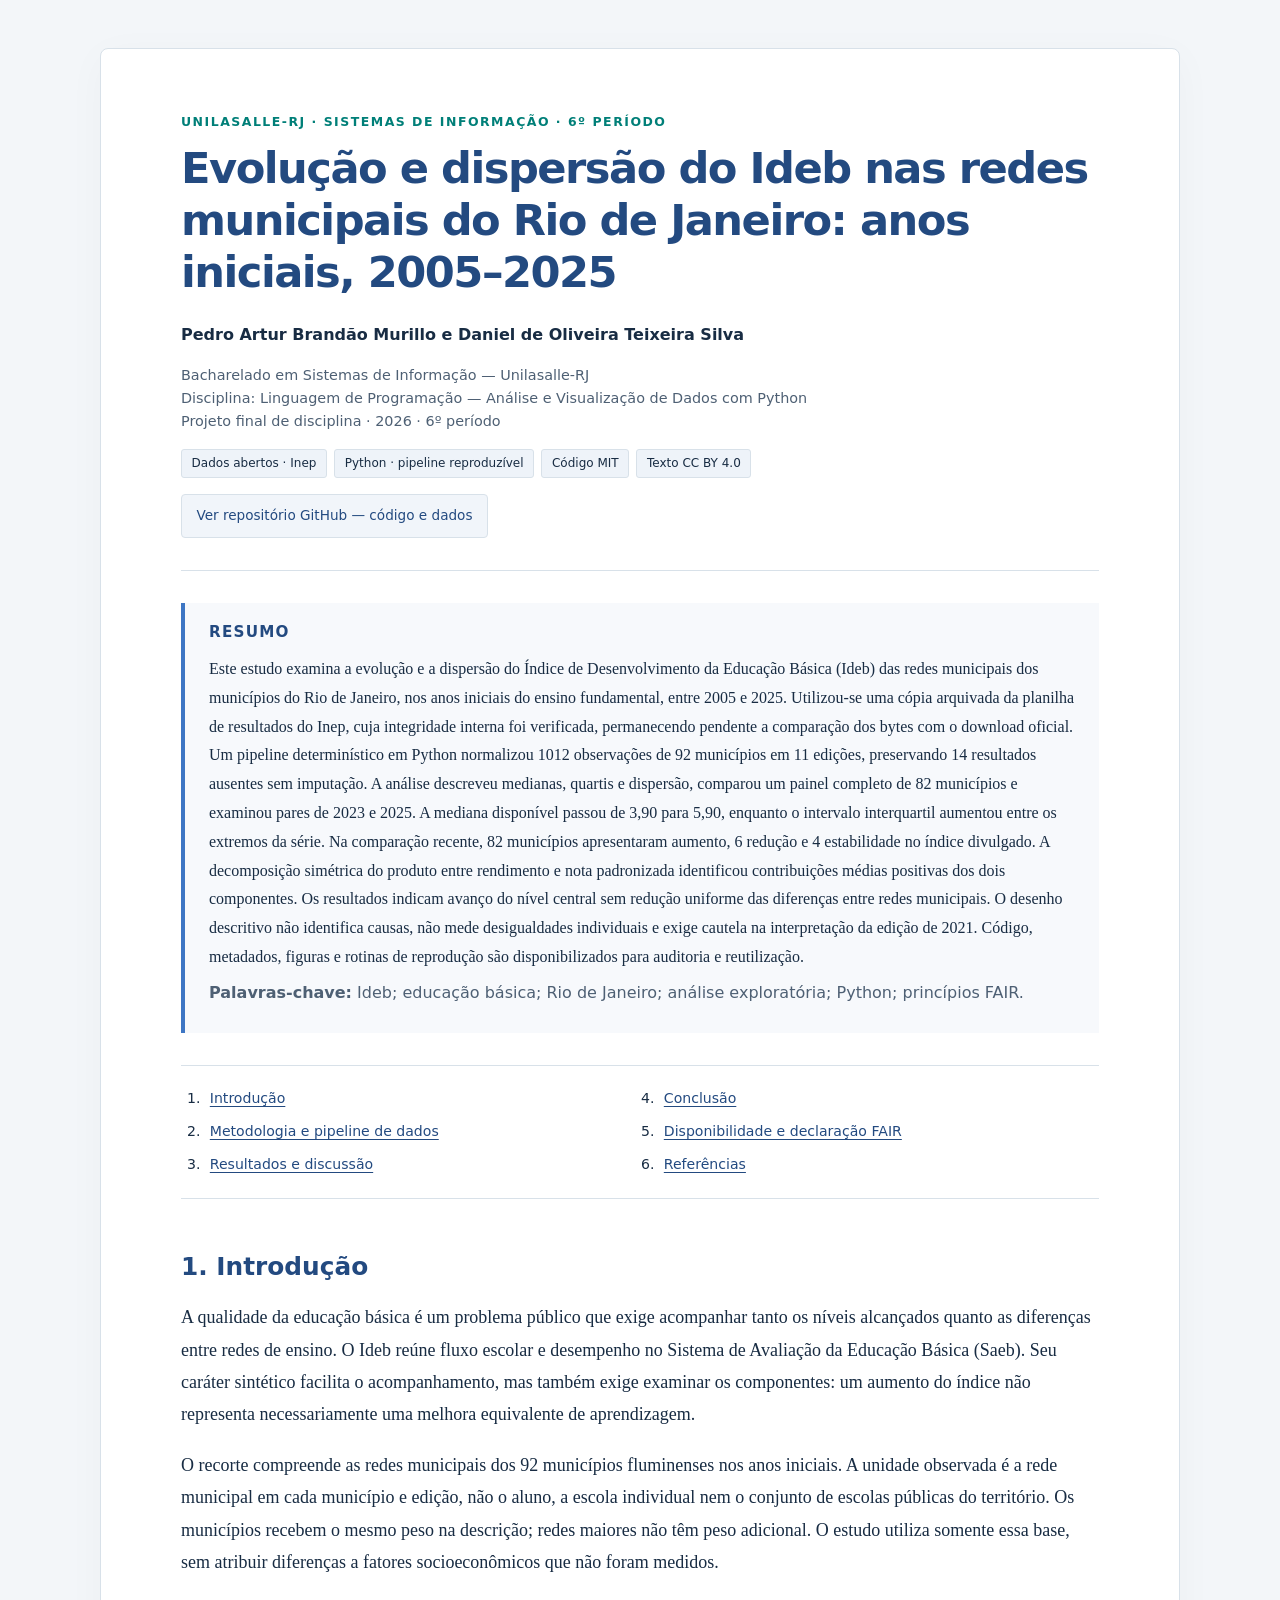
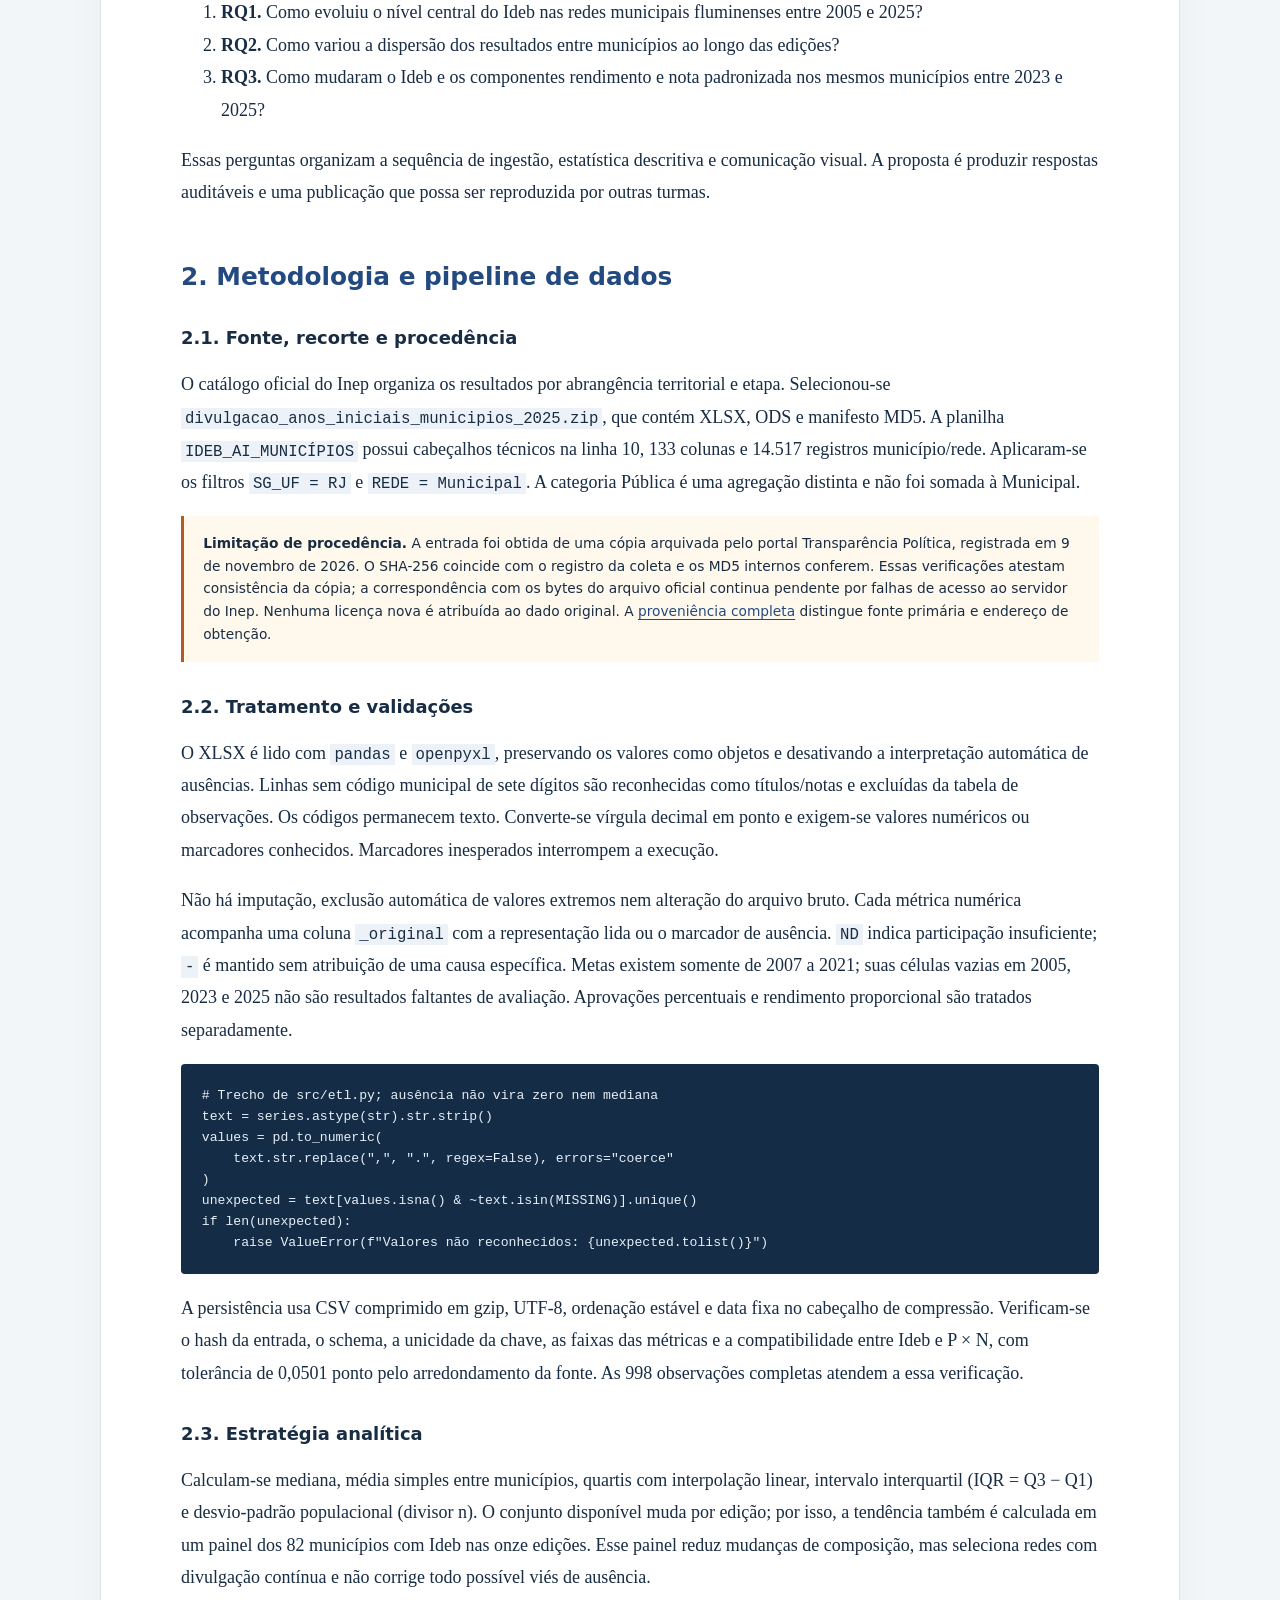
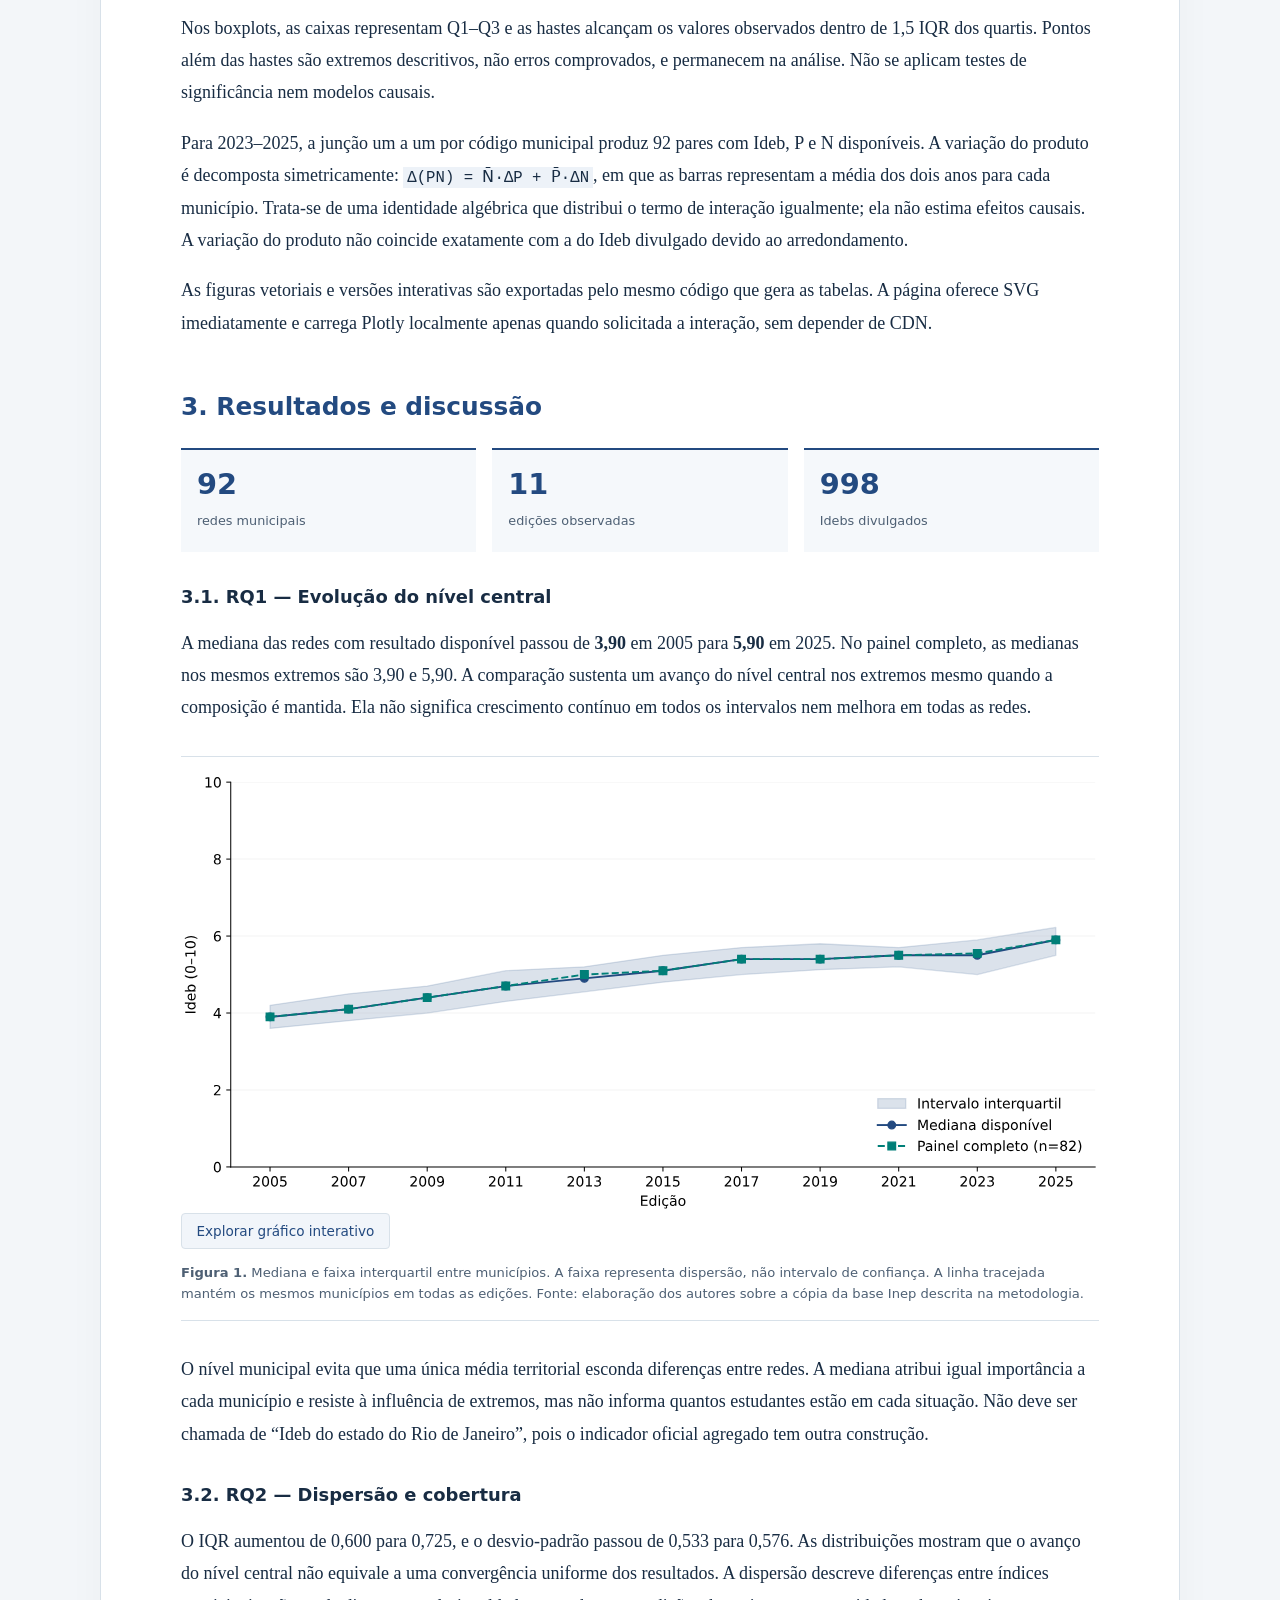
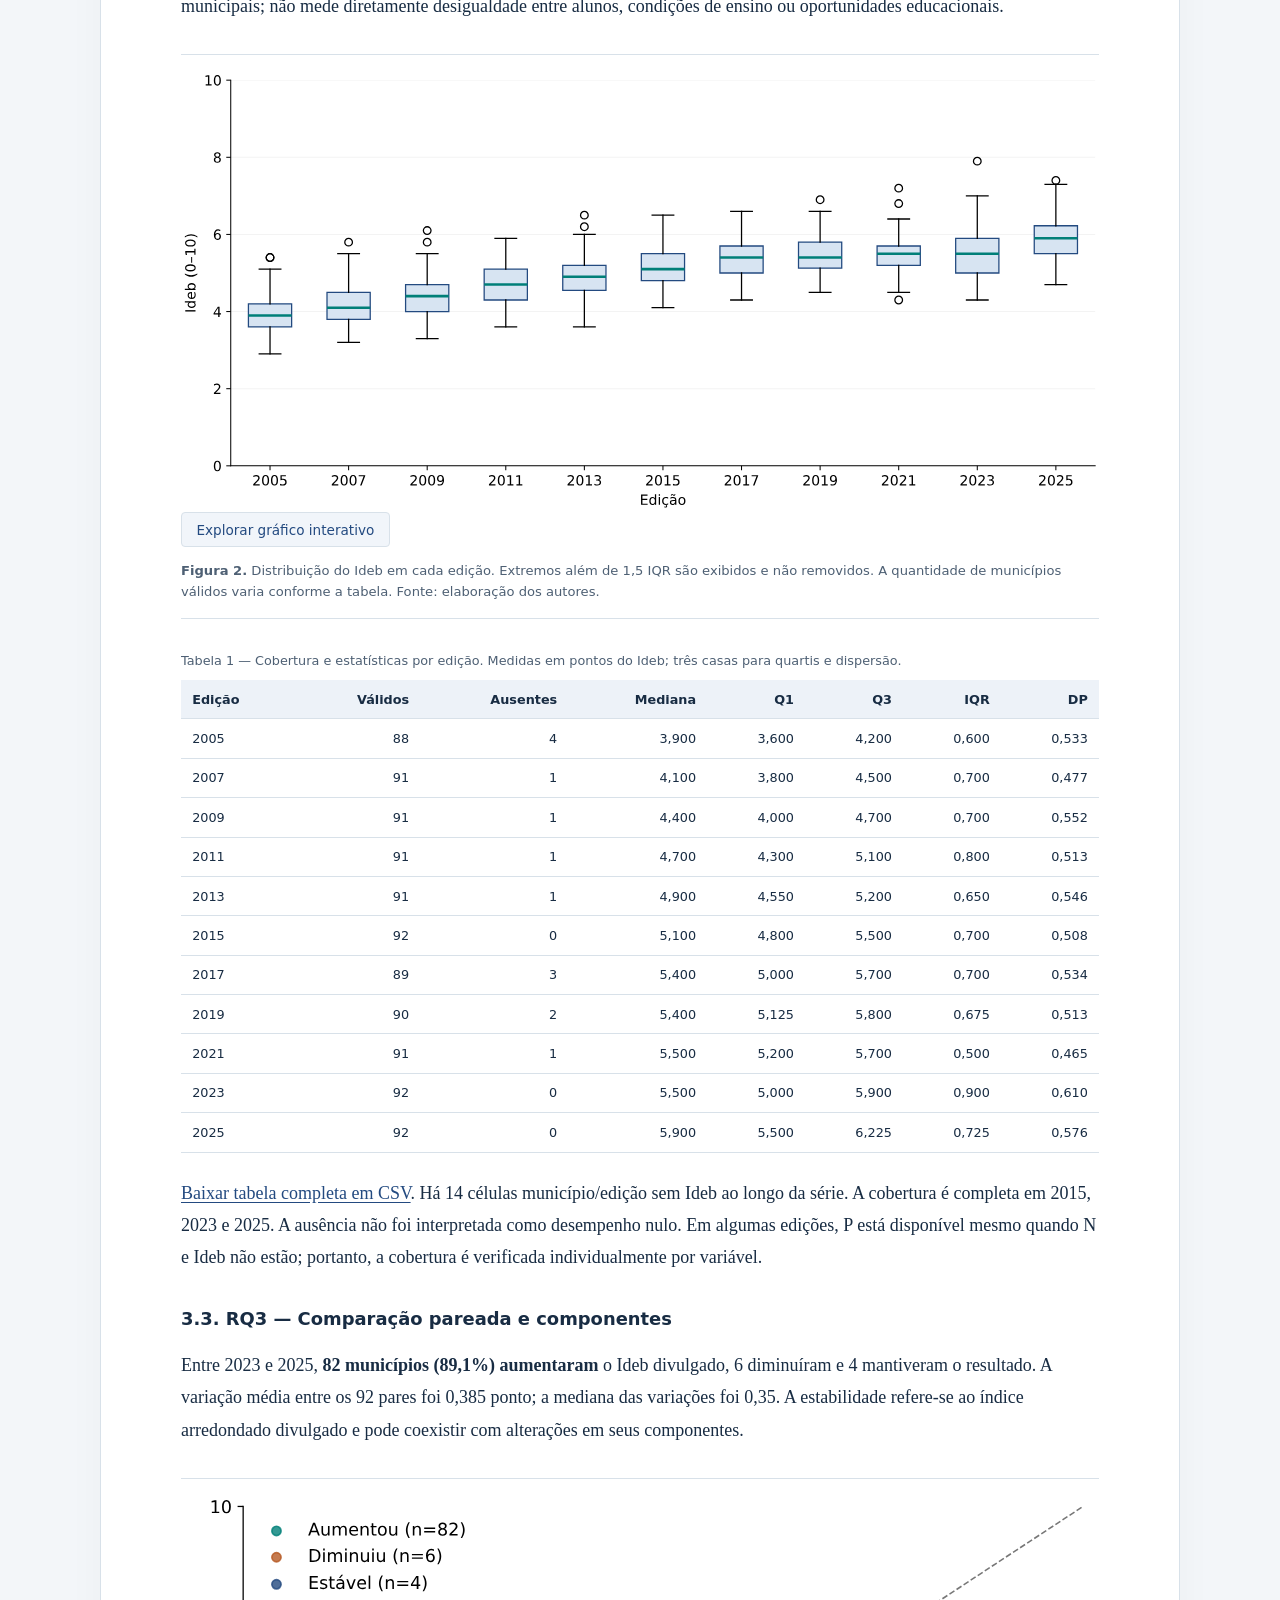
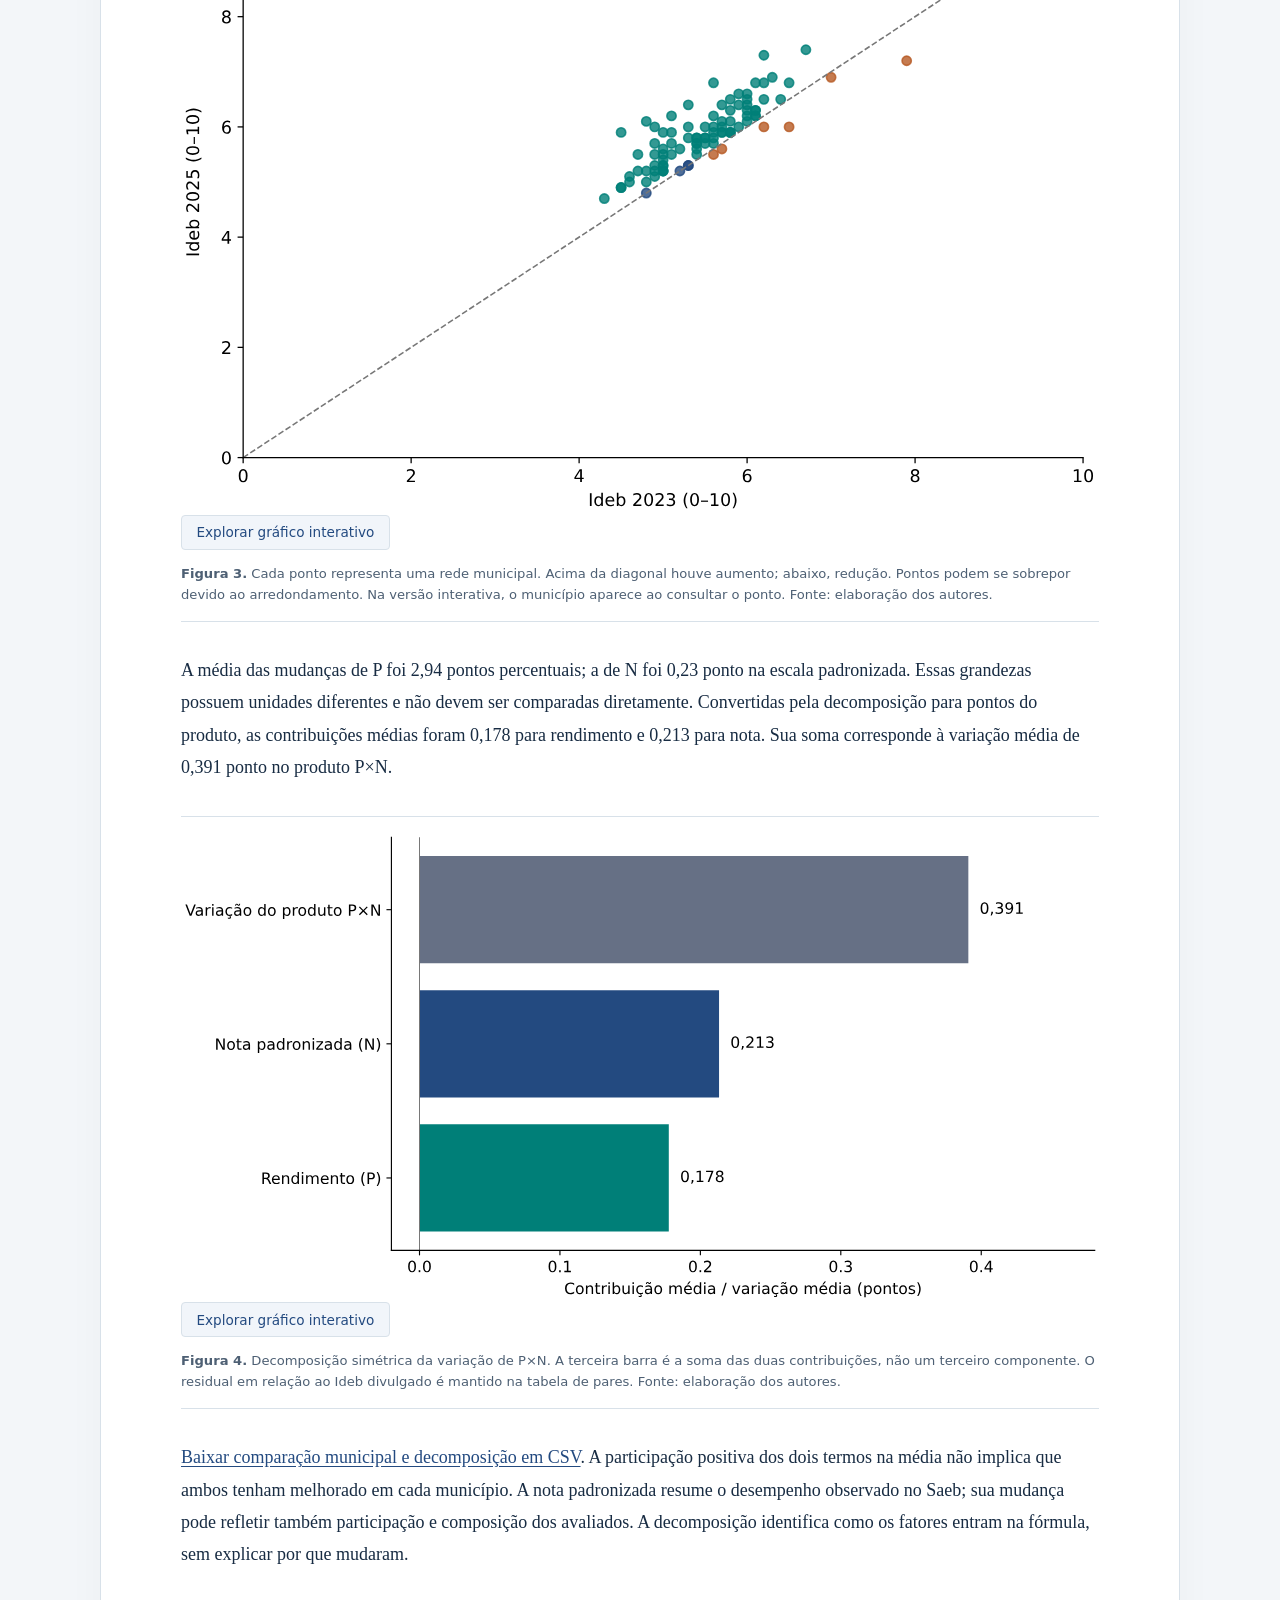
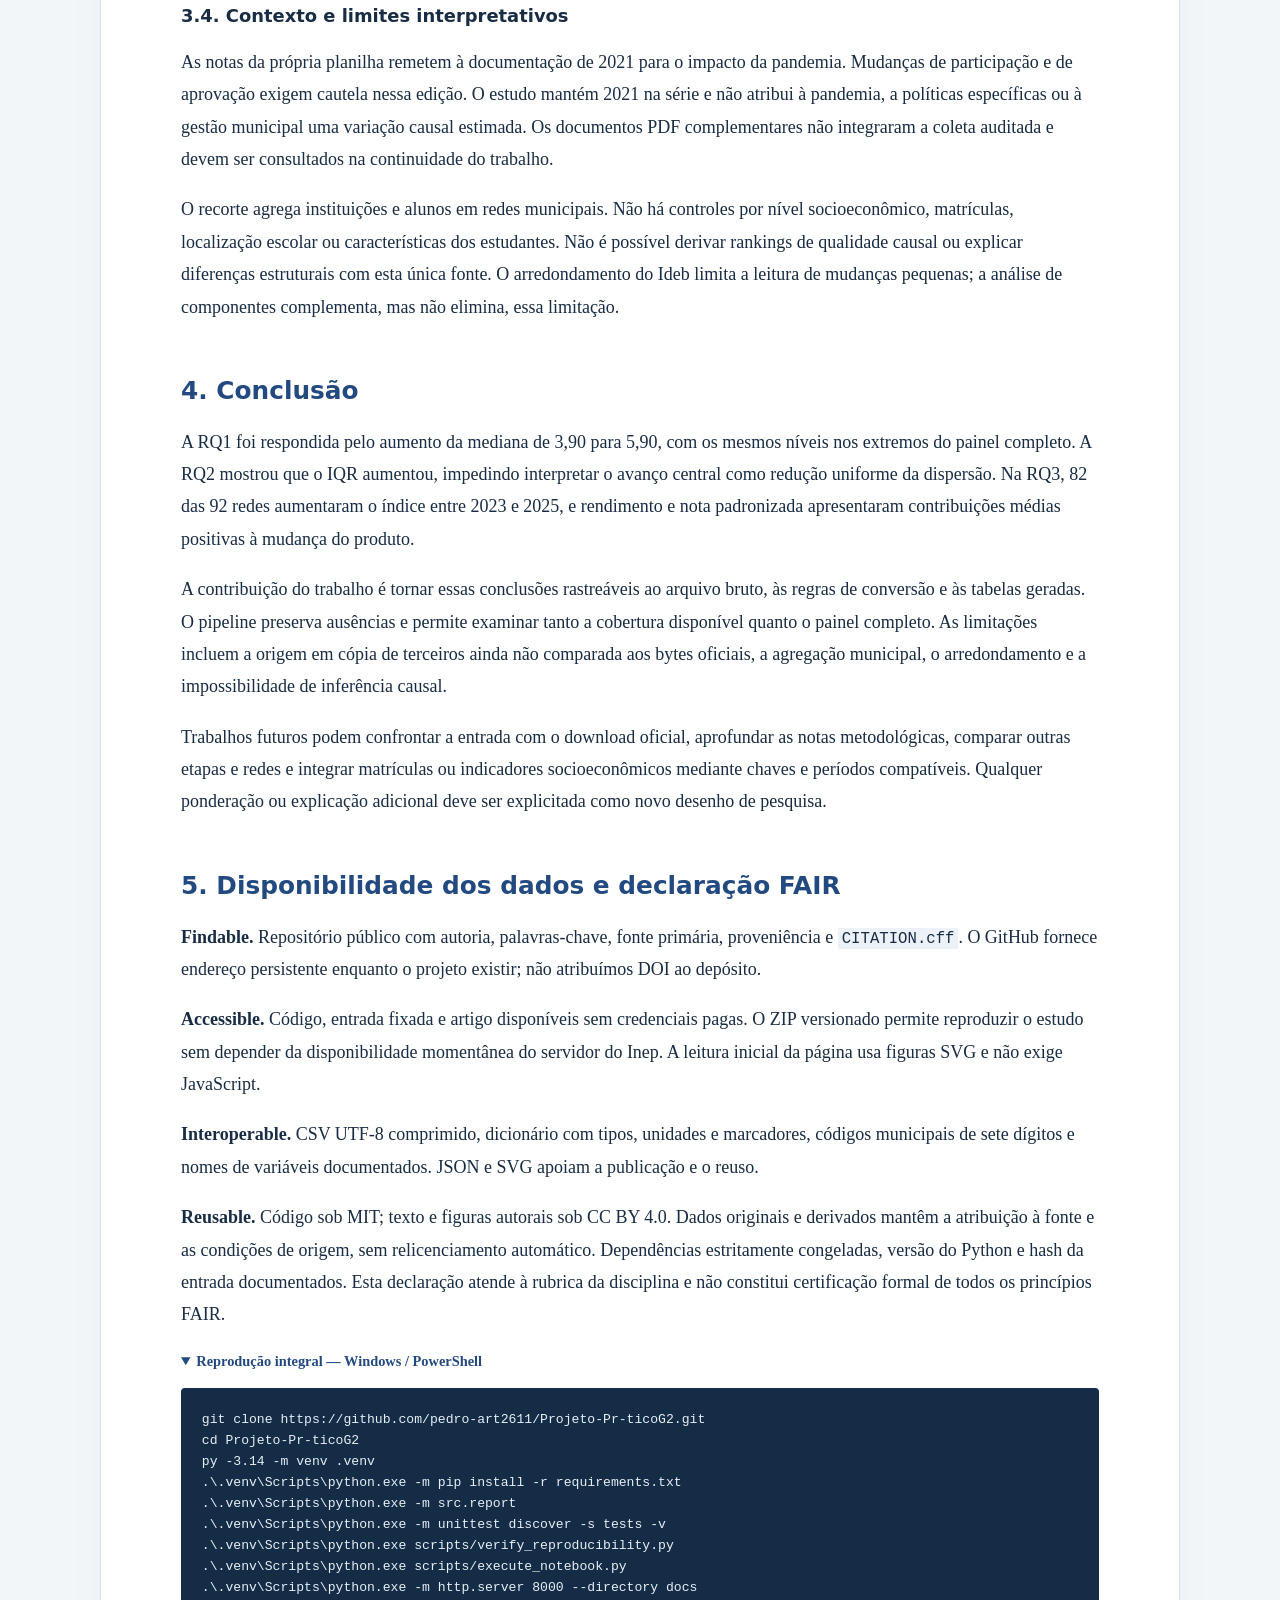
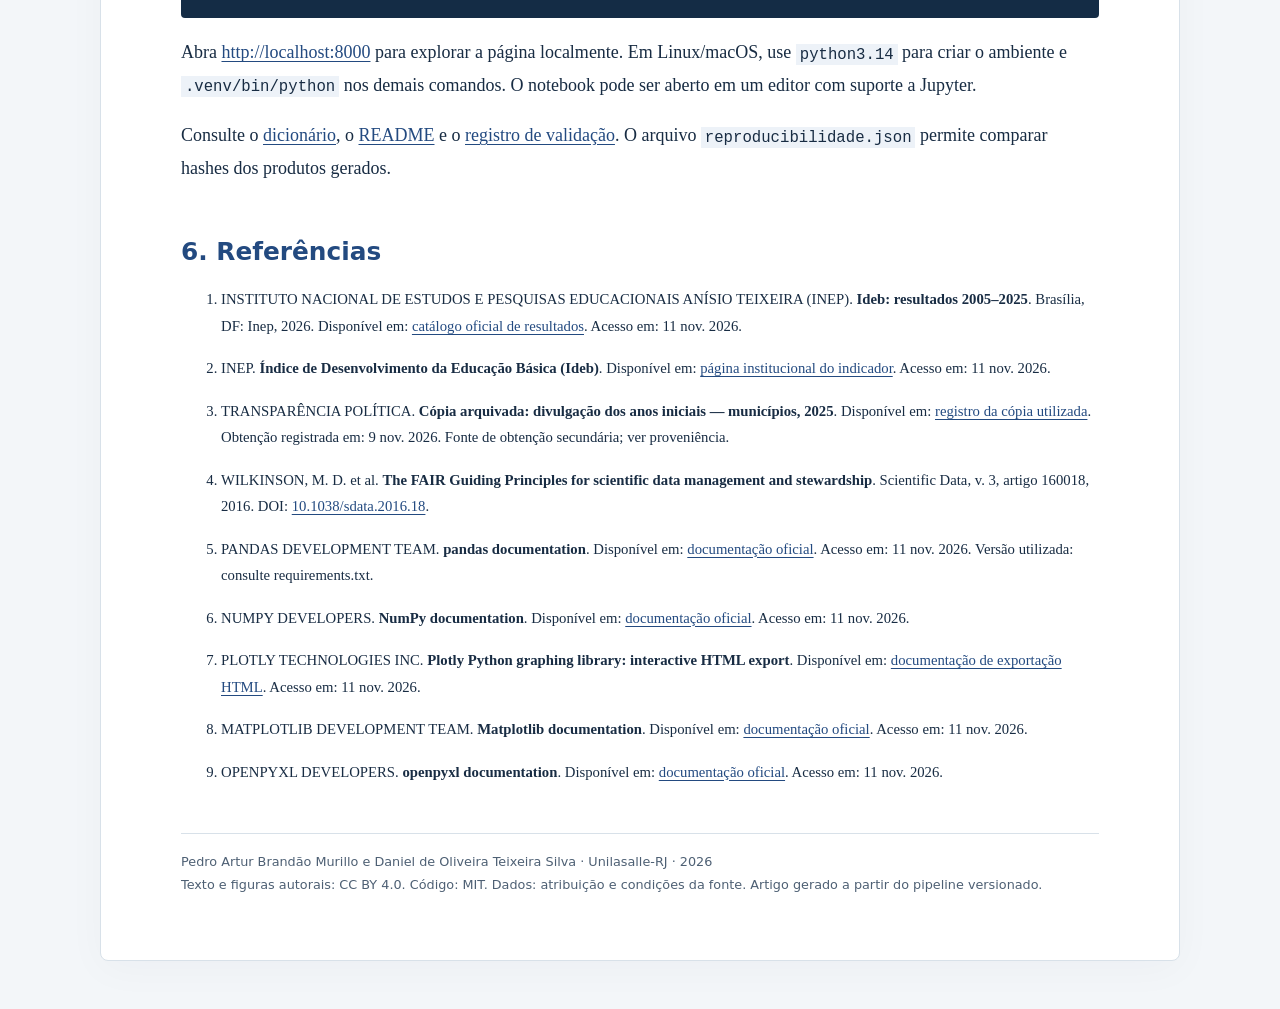
==== docs/index.html @ 3580f230 "feat: implementa estudo reproduzível do Ideb municipal fluminense" ====
<!doctype html>
<html lang="pt-BR">
<head>
  <meta charset="utf-8"><meta name="viewport" content="width=device-width,initial-scale=1">
  <meta name="description" content="Estudo reproduzível do Ideb das redes municipais dos 92 municípios do Rio de Janeiro, anos iniciais, 2005–2025. Pipeline Python e ciência aberta.">
  <meta name="author" content="Pedro Artur Brandão Murillo; Daniel de Oliveira Teixeira Silva">
  <meta name="keywords" content="Ideb, educação básica, Rio de Janeiro, análise exploratória, Python, princípios FAIR">
  <title>Evolução e dispersão do Ideb nas redes municipais do RJ | 2005–2025</title>
  <link rel="stylesheet" href="assets/style.css"><script src="assets/app.js" defer></script>
</head>
<body><a class="skip" href="#artigo">Ir para o artigo</a>
<main class="sheet" id="artigo">
<header>
  <div class="eyebrow">Unilasalle-RJ · Sistemas de Informação · 6º período</div>
  <h1>Evolução e dispersão do Ideb nas redes municipais do Rio de Janeiro: anos iniciais, 2005–2025</h1>
  <p class="authors">Pedro Artur Brandão Murillo e Daniel de Oliveira Teixeira Silva</p>
  <p class="meta">Bacharelado em Sistemas de Informação — Unilasalle-RJ<br>Disciplina: Linguagem de Programação — Análise e Visualização de Dados com Python<br>Projeto final de disciplina · 2026 · 6º período</p>
  <div class="badges" aria-label="Metadados"><span class="badge">Dados abertos · Inep</span><span class="badge">Python · pipeline reproduzível</span><span class="badge">Código MIT</span><span class="badge">Texto CC BY 4.0</span></div>
  <a class="button" href="https://github.com/pedro-art2611/Projeto-Pr-ticoG2">Ver repositório GitHub — código e dados</a>
</header>
<section class="abstract" aria-labelledby="resumo"><h2 id="resumo">Resumo</h2>
<p>Este estudo examina a evolução e a dispersão do Índice de Desenvolvimento da Educação Básica (Ideb) das redes municipais dos municípios do Rio de Janeiro, nos anos iniciais do ensino fundamental, entre 2005 e 2025. Utilizou-se uma cópia arquivada da planilha de resultados do Inep, cuja integridade interna foi verificada, permanecendo pendente a comparação dos bytes com o download oficial. Um pipeline determinístico em Python normalizou 1012 observações de 92 municípios em 11 edições, preservando 14 resultados ausentes sem imputação. A análise descreveu medianas, quartis e dispersão, comparou um painel completo de 82 municípios e examinou pares de 2023 e 2025. A mediana disponível passou de 3,90 para 5,90, enquanto o intervalo interquartil aumentou entre os extremos da série. Na comparação recente, 82 municípios apresentaram aumento, 6 redução e 4 estabilidade no índice divulgado. A decomposição simétrica do produto entre rendimento e nota padronizada identificou contribuições médias positivas dos dois componentes. Os resultados indicam avanço do nível central sem redução uniforme das diferenças entre redes municipais. O desenho descritivo não identifica causas, não mede desigualdades individuais e exige cautela na interpretação da edição de 2021. Código, metadados, figuras e rotinas de reprodução são disponibilizados para auditoria e reutilização.</p>
<p class="keywords"><strong>Palavras-chave:</strong> Ideb; educação básica; Rio de Janeiro; análise exploratória; Python; princípios FAIR.</p></section>
<nav aria-label="Sumário"><ol><li><a href="#introducao">Introdução</a></li><li><a href="#metodologia">Metodologia e pipeline de dados</a></li><li><a href="#resultados">Resultados e discussão</a></li><li><a href="#conclusao">Conclusão</a></li><li><a href="#fair">Disponibilidade e declaração FAIR</a></li><li><a href="#referencias">Referências</a></li></ol></nav>

<section id="introducao"><h2>1. Introdução</h2>
<p>A qualidade da educação básica é um problema público que exige acompanhar tanto os níveis alcançados quanto as diferenças entre redes de ensino. O Ideb reúne fluxo escolar e desempenho no Sistema de Avaliação da Educação Básica (Saeb). Seu caráter sintético facilita o acompanhamento, mas também exige examinar os componentes: um aumento do índice não representa necessariamente uma melhora equivalente de aprendizagem.</p>
<p>O recorte compreende as redes municipais dos 92 municípios fluminenses nos anos iniciais. A unidade observada é a rede municipal em cada município e edição, não o aluno, a escola individual nem o conjunto de escolas públicas do território. Os municípios recebem o mesmo peso na descrição; redes maiores não têm peso adicional. O estudo utiliza somente essa base, sem atribuir diferenças a fatores socioeconômicos que não foram medidos.</p>
<ol><li><strong>RQ1.</strong> Como evoluiu o nível central do Ideb nas redes municipais fluminenses entre 2005 e 2025?</li><li><strong>RQ2.</strong> Como variou a dispersão dos resultados entre municípios ao longo das edições?</li><li><strong>RQ3.</strong> Como mudaram o Ideb e os componentes rendimento e nota padronizada nos mesmos municípios entre 2023 e 2025?</li></ol>
<p>Essas perguntas organizam a sequência de ingestão, estatística descritiva e comunicação visual. A proposta é produzir respostas auditáveis e uma publicação que possa ser reproduzida por outras turmas.</p></section>

<section id="metodologia"><h2>2. Metodologia e pipeline de dados</h2>
<h3>2.1. Fonte, recorte e procedência</h3>
<p>O catálogo oficial do Inep organiza os resultados por abrangência territorial e etapa. Selecionou-se <code>divulgacao_anos_iniciais_municipios_2025.zip</code>, que contém XLSX, ODS e manifesto MD5. A planilha <code>IDEB_AI_MUNICÍPIOS</code> possui cabeçalhos técnicos na linha 10, 133 colunas e 14.517 registros município/rede. Aplicaram-se os filtros <code>SG_UF = RJ</code> e <code>REDE = Municipal</code>. A categoria Pública é uma agregação distinta e não foi somada à Municipal.</p>
<p class="notice"><strong>Limitação de procedência.</strong> A entrada foi obtida de uma cópia arquivada pelo portal Transparência Política, registrada em 9 de novembro de 2026. O SHA-256 coincide com o registro da coleta e os MD5 internos conferem. Essas verificações atestam consistência da cópia; a correspondência com os bytes do arquivo oficial continua pendente por falhas de acesso ao servidor do Inep. Nenhuma licença nova é atribuída ao dado original. A <a href="https://github.com/pedro-art2611/Projeto-Pr-ticoG2/blob/main/proveniencia.json">proveniência completa</a> distingue fonte primária e endereço de obtenção.</p>
<h3>2.2. Tratamento e validações</h3>
<p>O XLSX é lido com <code>pandas</code> e <code>openpyxl</code>, preservando os valores como objetos e desativando a interpretação automática de ausências. Linhas sem código municipal de sete dígitos são reconhecidas como títulos/notas e excluídas da tabela de observações. Os códigos permanecem texto. Converte-se vírgula decimal em ponto e exigem-se valores numéricos ou marcadores conhecidos. Marcadores inesperados interrompem a execução.</p>
<p>Não há imputação, exclusão automática de valores extremos nem alteração do arquivo bruto. Cada métrica numérica acompanha uma coluna <code>_original</code> com a representação lida ou o marcador de ausência. <code>ND</code> indica participação insuficiente; <code>-</code> é mantido sem atribuição de uma causa específica. Metas existem somente de 2007 a 2021; suas células vazias em 2005, 2023 e 2025 não são resultados faltantes de avaliação. Aprovações percentuais e rendimento proporcional são tratados separadamente.</p>
<pre><code># Trecho de src/etl.py; ausência não vira zero nem mediana
text = series.astype(str).str.strip()
values = pd.to_numeric(
    text.str.replace(",", ".", regex=False), errors="coerce"
)
unexpected = text[values.isna() &amp; ~text.isin(MISSING)].unique()
if len(unexpected):
    raise ValueError(f"Valores não reconhecidos: {unexpected.tolist()}")</code></pre>
<p>A persistência usa CSV comprimido em gzip, UTF-8, ordenação estável e data fixa no cabeçalho de compressão. Verificam-se o hash da entrada, o schema, a unicidade da chave, as faixas das métricas e a compatibilidade entre Ideb e P × N, com tolerância de 0,0501 ponto pelo arredondamento da fonte. As 998 observações completas atendem a essa verificação.</p>
<h3>2.3. Estratégia analítica</h3>
<p>Calculam-se mediana, média simples entre municípios, quartis com interpolação linear, intervalo interquartil (IQR = Q3 − Q1) e desvio-padrão populacional (divisor n). O conjunto disponível muda por edição; por isso, a tendência também é calculada em um painel dos 82 municípios com Ideb nas onze edições. Esse painel reduz mudanças de composição, mas seleciona redes com divulgação contínua e não corrige todo possível viés de ausência.</p>
<p>Nos boxplots, as caixas representam Q1–Q3 e as hastes alcançam os valores observados dentro de 1,5 IQR dos quartis. Pontos além das hastes são extremos descritivos, não erros comprovados, e permanecem na análise. Não se aplicam testes de significância nem modelos causais.</p>
<p>Para 2023–2025, a junção um a um por código municipal produz 92 pares com Ideb, P e N disponíveis. A variação do produto é decomposta simetricamente: <code>Δ(PN) = N̄·ΔP + P̄·ΔN</code>, em que as barras representam a média dos dois anos para cada município. Trata-se de uma identidade algébrica que distribui o termo de interação igualmente; ela não estima efeitos causais. A variação do produto não coincide exatamente com a do Ideb divulgado devido ao arredondamento.</p>
<p>As figuras vetoriais e versões interativas são exportadas pelo mesmo código que gera as tabelas. A página oferece SVG imediatamente e carrega Plotly localmente apenas quando solicitada a interação, sem depender de CDN.</p></section>

<section id="resultados"><h2>3. Resultados e discussão</h2>
<div class="stats" aria-label="Dimensões do estudo"><div class="stat"><strong>92</strong><span>redes municipais</span></div><div class="stat"><strong>11</strong><span>edições observadas</span></div><div class="stat"><strong>998</strong><span>Idebs divulgados</span></div></div>
<h3>3.1. RQ1 — Evolução do nível central</h3>
<p>A mediana das redes com resultado disponível passou de <strong>3,90</strong> em 2005 para <strong>5,90</strong> em 2025. No painel completo, as medianas nos mesmos extremos são 3,90 e 5,90. A comparação sustenta um avanço do nível central nos extremos mesmo quando a composição é mantida. Ela não significa crescimento contínuo em todos os intervalos nem melhora em todas as redes.</p>
<figure><img src="assets/evolucao.svg" width="1000" height="480" alt="Série da mediana do Ideb de 2005 a 2025, com faixa entre os quartis e comparação com o painel completo de 82 municípios."><div class="interactive" id="grafico-evolucao" hidden role="region" aria-label="Evolução interativa"></div><button type="button" data-chart="evolucao" aria-controls="grafico-evolucao" aria-expanded="false">Explorar gráfico interativo</button><p class="chart-status" role="status"></p><figcaption><strong>Figura 1.</strong> Mediana e faixa interquartil entre municípios. A faixa representa dispersão, não intervalo de confiança. A linha tracejada mantém os mesmos municípios em todas as edições. Fonte: elaboração dos autores sobre a cópia da base Inep descrita na metodologia.</figcaption></figure>
<p>O nível municipal evita que uma única média territorial esconda diferenças entre redes. A mediana atribui igual importância a cada município e resiste à influência de extremos, mas não informa quantos estudantes estão em cada situação. Não deve ser chamada de “Ideb do estado do Rio de Janeiro”, pois o indicador oficial agregado tem outra construção.</p>
<h3>3.2. RQ2 — Dispersão e cobertura</h3>
<p>O IQR aumentou de 0,600 para 0,725, e o desvio-padrão passou de 0,533 para 0,576. As distribuições mostram que o avanço do nível central não equivale a uma convergência uniforme dos resultados. A dispersão descreve diferenças entre índices municipais; não mede diretamente desigualdade entre alunos, condições de ensino ou oportunidades educacionais.</p>
<figure><img src="assets/distribuicao.svg" width="1000" height="480" loading="lazy" alt="Boxplots do Ideb por edição, com mediana, quartis e valores extremos mantidos na análise."><div class="interactive" id="grafico-distribuicao" hidden role="region" aria-label="Distribuições interativas"></div><button type="button" data-chart="distribuicao" aria-controls="grafico-distribuicao" aria-expanded="false">Explorar gráfico interativo</button><p class="chart-status" role="status"></p><figcaption><strong>Figura 2.</strong> Distribuição do Ideb em cada edição. Extremos além de 1,5 IQR são exibidos e não removidos. A quantidade de municípios válidos varia conforme a tabela. Fonte: elaboração dos autores.</figcaption></figure>
<div class="table-wrap" tabindex="0" role="region" aria-label="Tabela de cobertura e dispersão"><table><caption>Tabela 1 — Cobertura e estatísticas por edição. Medidas em pontos do Ideb; três casas para quartis e dispersão.</caption><thead><tr><th scope="col">Edição</th><th scope="col">Válidos</th><th scope="col">Ausentes</th><th scope="col">Mediana</th><th scope="col">Q1</th><th scope="col">Q3</th><th scope="col">IQR</th><th scope="col">DP</th></tr></thead><tbody><tr><td>2005</td><td>88</td><td>4</td><td>3,900</td><td>3,600</td><td>4,200</td><td>0,600</td><td>0,533</td></tr>
<tr><td>2007</td><td>91</td><td>1</td><td>4,100</td><td>3,800</td><td>4,500</td><td>0,700</td><td>0,477</td></tr>
<tr><td>2009</td><td>91</td><td>1</td><td>4,400</td><td>4,000</td><td>4,700</td><td>0,700</td><td>0,552</td></tr>
<tr><td>2011</td><td>91</td><td>1</td><td>4,700</td><td>4,300</td><td>5,100</td><td>0,800</td><td>0,513</td></tr>
<tr><td>2013</td><td>91</td><td>1</td><td>4,900</td><td>4,550</td><td>5,200</td><td>0,650</td><td>0,546</td></tr>
<tr><td>2015</td><td>92</td><td>0</td><td>5,100</td><td>4,800</td><td>5,500</td><td>0,700</td><td>0,508</td></tr>
<tr><td>2017</td><td>89</td><td>3</td><td>5,400</td><td>5,000</td><td>5,700</td><td>0,700</td><td>0,534</td></tr>
<tr><td>2019</td><td>90</td><td>2</td><td>5,400</td><td>5,125</td><td>5,800</td><td>0,675</td><td>0,513</td></tr>
<tr><td>2021</td><td>91</td><td>1</td><td>5,500</td><td>5,200</td><td>5,700</td><td>0,500</td><td>0,465</td></tr>
<tr><td>2023</td><td>92</td><td>0</td><td>5,500</td><td>5,000</td><td>5,900</td><td>0,900</td><td>0,610</td></tr>
<tr><td>2025</td><td>92</td><td>0</td><td>5,900</td><td>5,500</td><td>6,225</td><td>0,725</td><td>0,576</td></tr></tbody></table></div>
<p><a href="assets/resumo_por_edicao.csv" download>Baixar tabela completa em CSV</a>. Há 14 células município/edição sem Ideb ao longo da série. A cobertura é completa em 2015, 2023 e 2025. A ausência não foi interpretada como desempenho nulo. Em algumas edições, P está disponível mesmo quando N e Ideb não estão; portanto, a cobertura é verificada individualmente por variável.</p>
<h3>3.3. RQ3 — Comparação pareada e componentes</h3>
<p>Entre 2023 e 2025, <strong>82 municípios (89,1%) aumentaram</strong> o Ideb divulgado, 6 diminuíram e 4 mantiveram o resultado. A variação média entre os 92 pares foi 0,385 ponto; a mediana das variações foi 0,35. A estabilidade refere-se ao índice arredondado divulgado e pode coexistir com alterações em seus componentes.</p>
<figure><img src="assets/comparacao.svg" width="800" height="540" loading="lazy" alt="Dispersão dos Idebs de 2023 e 2025: 82 municípios acima da diagonal de igualdade, seis abaixo e quatro sobre ela."><div class="interactive" id="grafico-comparacao" hidden role="region" aria-label="Comparação municipal interativa"></div><button type="button" data-chart="comparacao" aria-controls="grafico-comparacao" aria-expanded="false">Explorar gráfico interativo</button><p class="chart-status" role="status"></p><figcaption><strong>Figura 3.</strong> Cada ponto representa uma rede municipal. Acima da diagonal houve aumento; abaixo, redução. Pontos podem se sobrepor devido ao arredondamento. Na versão interativa, o município aparece ao consultar o ponto. Fonte: elaboração dos autores.</figcaption></figure>
<p>A média das mudanças de P foi 2,94 pontos percentuais; a de N foi 0,23 ponto na escala padronizada. Essas grandezas possuem unidades diferentes e não devem ser comparadas diretamente. Convertidas pela decomposição para pontos do produto, as contribuições médias foram 0,178 para rendimento e 0,213 para nota. Sua soma corresponde à variação média de 0,391 ponto no produto P×N.</p>
<figure><img src="assets/componentes.svg" width="900" height="460" loading="lazy" alt="Contribuições médias positivas do rendimento e da nota padronizada para a variação do produto P vezes N entre 2023 e 2025."><div class="interactive" id="grafico-componentes" hidden role="region" aria-label="Decomposição interativa"></div><button type="button" data-chart="componentes" aria-controls="grafico-componentes" aria-expanded="false">Explorar gráfico interativo</button><p class="chart-status" role="status"></p><figcaption><strong>Figura 4.</strong> Decomposição simétrica da variação de P×N. A terceira barra é a soma das duas contribuições, não um terceiro componente. O residual em relação ao Ideb divulgado é mantido na tabela de pares. Fonte: elaboração dos autores.</figcaption></figure>
<p><a href="assets/comparacao_2023_2025.csv" download>Baixar comparação municipal e decomposição em CSV</a>. A participação positiva dos dois termos na média não implica que ambos tenham melhorado em cada município. A nota padronizada resume o desempenho observado no Saeb; sua mudança pode refletir também participação e composição dos avaliados. A decomposição identifica como os fatores entram na fórmula, sem explicar por que mudaram.</p>
<h3>3.4. Contexto e limites interpretativos</h3>
<p>As notas da própria planilha remetem à documentação de 2021 para o impacto da pandemia. Mudanças de participação e de aprovação exigem cautela nessa edição. O estudo mantém 2021 na série e não atribui à pandemia, a políticas específicas ou à gestão municipal uma variação causal estimada. Os documentos PDF complementares não integraram a coleta auditada e devem ser consultados na continuidade do trabalho.</p>
<p>O recorte agrega instituições e alunos em redes municipais. Não há controles por nível socioeconômico, matrículas, localização escolar ou características dos estudantes. Não é possível derivar rankings de qualidade causal ou explicar diferenças estruturais com esta única fonte. O arredondamento do Ideb limita a leitura de mudanças pequenas; a análise de componentes complementa, mas não elimina, essa limitação.</p></section>

<section id="conclusao"><h2>4. Conclusão</h2>
<p>A RQ1 foi respondida pelo aumento da mediana de 3,90 para 5,90, com os mesmos níveis nos extremos do painel completo. A RQ2 mostrou que o IQR aumentou, impedindo interpretar o avanço central como redução uniforme da dispersão. Na RQ3, 82 das 92 redes aumentaram o índice entre 2023 e 2025, e rendimento e nota padronizada apresentaram contribuições médias positivas à mudança do produto.</p>
<p>A contribuição do trabalho é tornar essas conclusões rastreáveis ao arquivo bruto, às regras de conversão e às tabelas geradas. O pipeline preserva ausências e permite examinar tanto a cobertura disponível quanto o painel completo. As limitações incluem a origem em cópia de terceiros ainda não comparada aos bytes oficiais, a agregação municipal, o arredondamento e a impossibilidade de inferência causal.</p>
<p>Trabalhos futuros podem confrontar a entrada com o download oficial, aprofundar as notas metodológicas, comparar outras etapas e redes e integrar matrículas ou indicadores socioeconômicos mediante chaves e períodos compatíveis. Qualquer ponderação ou explicação adicional deve ser explicitada como novo desenho de pesquisa.</p></section>

<section id="fair"><h2>5. Disponibilidade dos dados e declaração FAIR</h2>
<p><strong>Findable.</strong> Repositório público com autoria, palavras-chave, fonte primária, proveniência e <code>CITATION.cff</code>. O GitHub fornece endereço persistente enquanto o projeto existir; não atribuímos DOI ao depósito.</p>
<p><strong>Accessible.</strong> Código, entrada fixada e artigo disponíveis sem credenciais pagas. O ZIP versionado permite reproduzir o estudo sem depender da disponibilidade momentânea do servidor do Inep. A leitura inicial da página usa figuras SVG e não exige JavaScript.</p>
<p><strong>Interoperable.</strong> CSV UTF-8 comprimido, dicionário com tipos, unidades e marcadores, códigos municipais de sete dígitos e nomes de variáveis documentados. JSON e SVG apoiam a publicação e o reuso.</p>
<p><strong>Reusable.</strong> Código sob MIT; texto e figuras autorais sob CC BY 4.0. Dados originais e derivados mantêm a atribuição à fonte e as condições de origem, sem relicenciamento automático. Dependências estritamente congeladas, versão do Python e hash da entrada documentados. Esta declaração atende à rubrica da disciplina e não constitui certificação formal de todos os princípios FAIR.</p>
<details open><summary>Reprodução integral — Windows / PowerShell</summary><pre><code>git clone https://github.com/pedro-art2611/Projeto-Pr-ticoG2.git
cd Projeto-Pr-ticoG2
py -3.14 -m venv .venv
.\.venv\Scripts\python.exe -m pip install -r requirements.txt
.\.venv\Scripts\python.exe -m src.report
.\.venv\Scripts\python.exe -m unittest discover -s tests -v
.\.venv\Scripts\python.exe scripts/verify_reproducibility.py
.\.venv\Scripts\python.exe scripts/execute_notebook.py
.\.venv\Scripts\python.exe -m http.server 8000 --directory docs</code></pre><p>Abra <a href="http://localhost:8000">http://localhost:8000</a> para explorar a página localmente. Em Linux/macOS, use <code>python3.14</code> para criar o ambiente e <code>.venv/bin/python</code> nos demais comandos. O notebook pode ser aberto em um editor com suporte a Jupyter.</p></details>
<p>Consulte o <a href="https://github.com/pedro-art2611/Projeto-Pr-ticoG2/blob/main/data/data_dictionary.md">dicionário</a>, o <a href="https://github.com/pedro-art2611/Projeto-Pr-ticoG2/blob/main/README.md">README</a> e o <a href="https://github.com/pedro-art2611/Projeto-Pr-ticoG2/blob/main/VALIDACAO.md">registro de validação</a>. O arquivo <code>reproducibilidade.json</code> permite comparar hashes dos produtos gerados.</p></section>

<section id="referencias"><h2>6. Referências</h2><ol class="references">
<li>INSTITUTO NACIONAL DE ESTUDOS E PESQUISAS EDUCACIONAIS ANÍSIO TEIXEIRA (INEP). <strong>Ideb: resultados 2005–2025</strong>. Brasília, DF: Inep, 2026. Disponível em: <a href="https://www.gov.br/inep/pt-br/areas-de-atuacao/pesquisas-estatisticas-e-indicadores/ideb/resultados/2005-2025">catálogo oficial de resultados</a>. Acesso em: 11 nov. 2026.</li>
<li>INEP. <strong>Índice de Desenvolvimento da Educação Básica (Ideb)</strong>. Disponível em: <a href="https://www.gov.br/inep/pt-br/areas-de-atuacao/pesquisas-estatisticas-e-indicadores/ideb">página institucional do indicador</a>. Acesso em: 11 nov. 2026.</li>
<li>TRANSPARÊNCIA POLÍTICA. <strong>Cópia arquivada: divulgação dos anos iniciais — municípios, 2025</strong>. Disponível em: <a href="https://www.transparenciapolitica.com.br/evidencias/9ea615d5-e2f5-4550-bb86-c9350f6a3875">registro da cópia utilizada</a>. Obtenção registrada em: 9 nov. 2026. Fonte de obtenção secundária; ver proveniência.</li>
<li>WILKINSON, M. D. et al. <strong>The FAIR Guiding Principles for scientific data management and stewardship</strong>. Scientific Data, v. 3, artigo 160018, 2016. DOI: <a href="https://doi.org/10.1038/sdata.2016.18">10.1038/sdata.2016.18</a>.</li>
<li>PANDAS DEVELOPMENT TEAM. <strong>pandas documentation</strong>. Disponível em: <a href="https://pandas.pydata.org/docs/">documentação oficial</a>. Acesso em: 11 nov. 2026. Versão utilizada: consulte requirements.txt.</li>
<li>NUMPY DEVELOPERS. <strong>NumPy documentation</strong>. Disponível em: <a href="https://numpy.org/doc/">documentação oficial</a>. Acesso em: 11 nov. 2026.</li>
<li>PLOTLY TECHNOLOGIES INC. <strong>Plotly Python graphing library: interactive HTML export</strong>. Disponível em: <a href="https://plotly.com/python/interactive-html-export/">documentação de exportação HTML</a>. Acesso em: 11 nov. 2026.</li>
<li>MATPLOTLIB DEVELOPMENT TEAM. <strong>Matplotlib documentation</strong>. Disponível em: <a href="https://matplotlib.org/stable/">documentação oficial</a>. Acesso em: 11 nov. 2026.</li>
<li>OPENPYXL DEVELOPERS. <strong>openpyxl documentation</strong>. Disponível em: <a href="https://openpyxl.readthedocs.io/en/stable/">documentação oficial</a>. Acesso em: 11 nov. 2026.</li>
</ol></section>
<footer>Pedro Artur Brandão Murillo e Daniel de Oliveira Teixeira Silva · Unilasalle-RJ · 2026<br>Texto e figuras autorais: CC BY 4.0. Código: MIT. Dados: atribuição e condições da fonte. Artigo gerado a partir do pipeline versionado.</footer>
</main></body></html>
---- docs/assets/style.css ----
:root{--ink:#182c43;--muted:#4e6074;--blue:#234a80;--teal:#007f78;--line:#d8e1e9;--paper:#fff;--bg:#f3f6f9}*{box-sizing:border-box}html{scroll-behavior:smooth;scroll-padding-top:2rem}body{margin:0;background:var(--bg);color:var(--ink);font:18px/1.8 Georgia,"Times New Roman",serif}a{color:var(--blue);text-underline-offset:3px}a:hover{color:var(--teal)}a:focus-visible,button:focus-visible,summary:focus-visible{outline:3px solid var(--teal);outline-offset:4px}.skip{position:absolute;top:-80px;left:1rem;background:white;padding:.5rem;z-index:10}.skip:focus{top:0}.sheet{max-width:1080px;margin:3rem auto;background:var(--paper);border:1px solid var(--line);border-radius:8px;padding:4rem 5rem;box-shadow:0 8px 40px #182c4308}header{border-bottom:1px solid var(--line);padding-bottom:2rem}h1,h2,h3,nav,.meta,.badge,.button,button,figcaption,table,.stats,.notice,footer{font-family:system-ui,-apple-system,"Segoe UI",sans-serif}h1{font-size:clamp(1.9rem,4vw,2.7rem);line-height:1.2;letter-spacing:-.035em;color:var(--blue);margin:.7rem 0 1.4rem}h2{font-size:1.55rem;line-height:1.35;color:var(--blue);margin:3.2rem 0 1.1rem}h3{font-size:1.12rem;line-height:1.4;margin:2rem 0 1rem}.eyebrow{font:600 .78rem/1.5 system-ui;letter-spacing:.12em;text-transform:uppercase;color:var(--teal)}.authors{font:600 1rem/1.7 system-ui}.meta{font-size:.9rem;line-height:1.6;color:var(--muted)}.badges{display:flex;gap:.45rem;flex-wrap:wrap;margin:1rem 0}.badge{font-size:.75rem;padding:.15rem .6rem;background:#eef3f9;border:1px solid var(--line);border-radius:3px}.button,button{display:inline-block;font-size:.85rem;padding:.55rem .9rem;border:1px solid var(--line);border-radius:4px;background:#f1f5fa;color:var(--blue);text-decoration:none;cursor:pointer}.abstract{border-left:4px solid #3e76c4;background:#f7f9fc;padding:1.2rem 1.5rem;margin:2rem 0}.abstract h2{margin:0 0 .8rem;font-size:.95rem;text-transform:uppercase;letter-spacing:.08em}.abstract p{font-size:1rem;margin:.5rem 0}.keywords{font: .85rem/1.6 system-ui;color:var(--muted)}nav{font-size:.88rem;border-block:1px solid var(--line);padding:1rem 0}nav ol{columns:2;margin:0;padding-left:1.5rem}nav li{break-inside:avoid;padding:.25rem .3rem}.notice{font-size:.86rem;line-height:1.65;background:#fff8ed;border-left:3px solid #b65a24;padding:1rem 1.2rem}.stats{display:grid;grid-template-columns:repeat(3,1fr);gap:1rem;margin:1.5rem 0}.stat{padding:1rem;background:#f5f8fb;border-top:2px solid var(--blue)}.stat strong{display:block;font-size:1.8rem;line-height:1.3;color:var(--blue)}.stat span{font-size:.8rem;color:var(--muted)}figure{margin:2rem 0;padding:1rem 0;border-block:1px solid var(--line)}figure img{width:100%;height:auto;display:block}.interactive{width:100%;min-height:470px}.interactive[hidden]{display:none}figcaption{font-size:.82rem;line-height:1.6;color:var(--muted);margin-top:.7rem}.chart-status{font: .8rem system-ui}.table-wrap{overflow-x:auto;margin:1.5rem 0}table{border-collapse:collapse;font-size:.8rem;line-height:1.5;min-width:100%;font-variant-numeric:tabular-nums}caption{text-align:left;color:var(--muted);margin-bottom:.6rem}th{text-align:right;background:#edf2f8;white-space:nowrap}td{text-align:right}td,th{padding:.6rem .7rem;border-bottom:1px solid var(--line)}td:first-child,th:first-child{text-align:left}code{font-size:.87em;background:#edf2f8;padding:.1em .25em;overflow-wrap:anywhere}pre{background:#142c45;color:#e6eff8;border-radius:4px;padding:1.3rem;overflow-x:auto;font-size:.82rem;line-height:1.6}pre code{background:transparent;padding:0;font-size:inherit}details{margin:1rem 0}summary{cursor:pointer;font-weight:600;color:var(--blue);font-size:.9rem}.references{font-size:.92rem;overflow-wrap:anywhere}.references li{margin-bottom:1rem}footer{border-top:1px solid var(--line);margin-top:3rem;padding-top:1rem;font-size:.8rem;color:var(--muted)}@media(max-width:700px){body{font-size:17px}.sheet{margin:0;border:0;border-radius:0;padding:2rem 1.2rem}nav ol{columns:1}.stats{gap:.4rem}.stat{padding:.7rem .45rem}.stat strong{font-size:1.45rem}.interactive{min-height:440px}.abstract{padding:1rem}h2{margin-top:2.5rem}}@media print{body{background:white;font-size:11pt}.sheet{margin:0;padding:0;border:0;box-shadow:none}nav,.button,button,.chart-status,.interactive{display:none!important}figure img{display:block!important}h2,h3{break-after:avoid}figure{break-inside:avoid}a{color:inherit}pre{white-space:pre-wrap;color:black;background:#eee}}

figure img[hidden]{display:none}
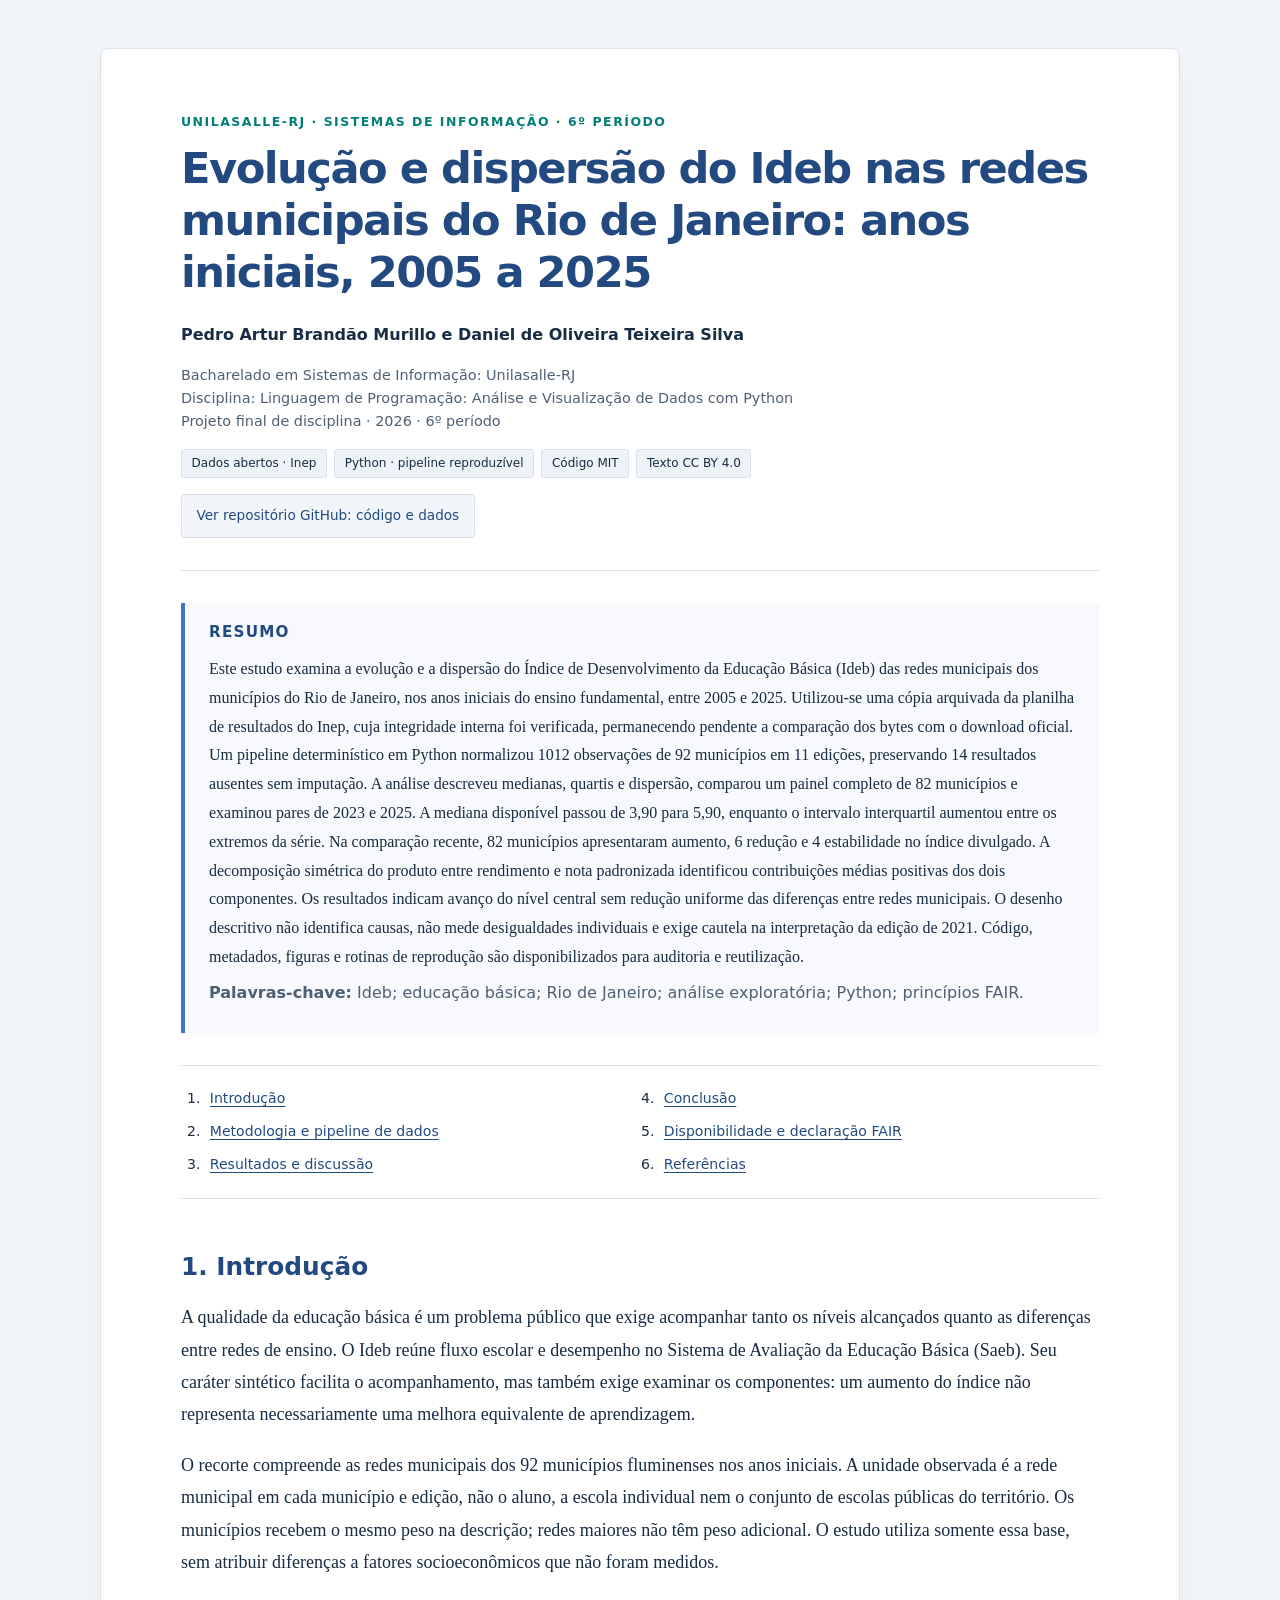
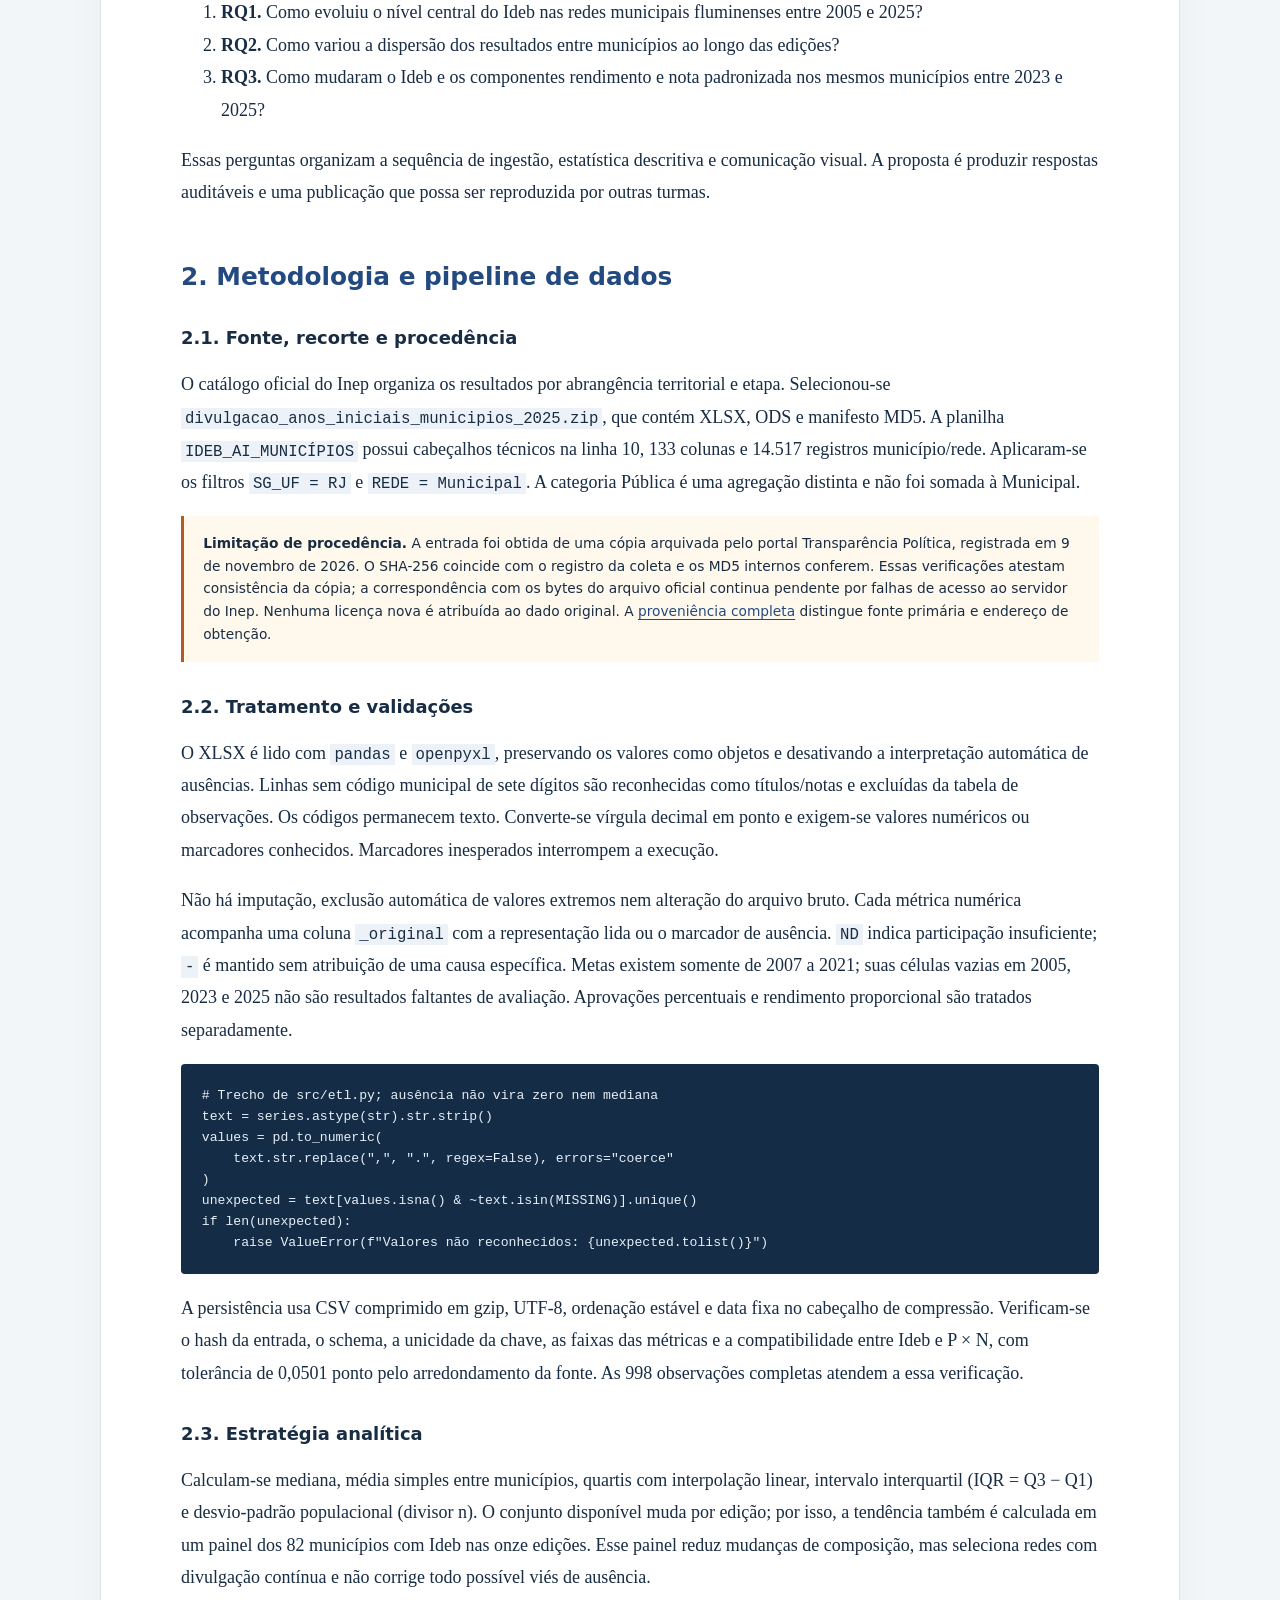
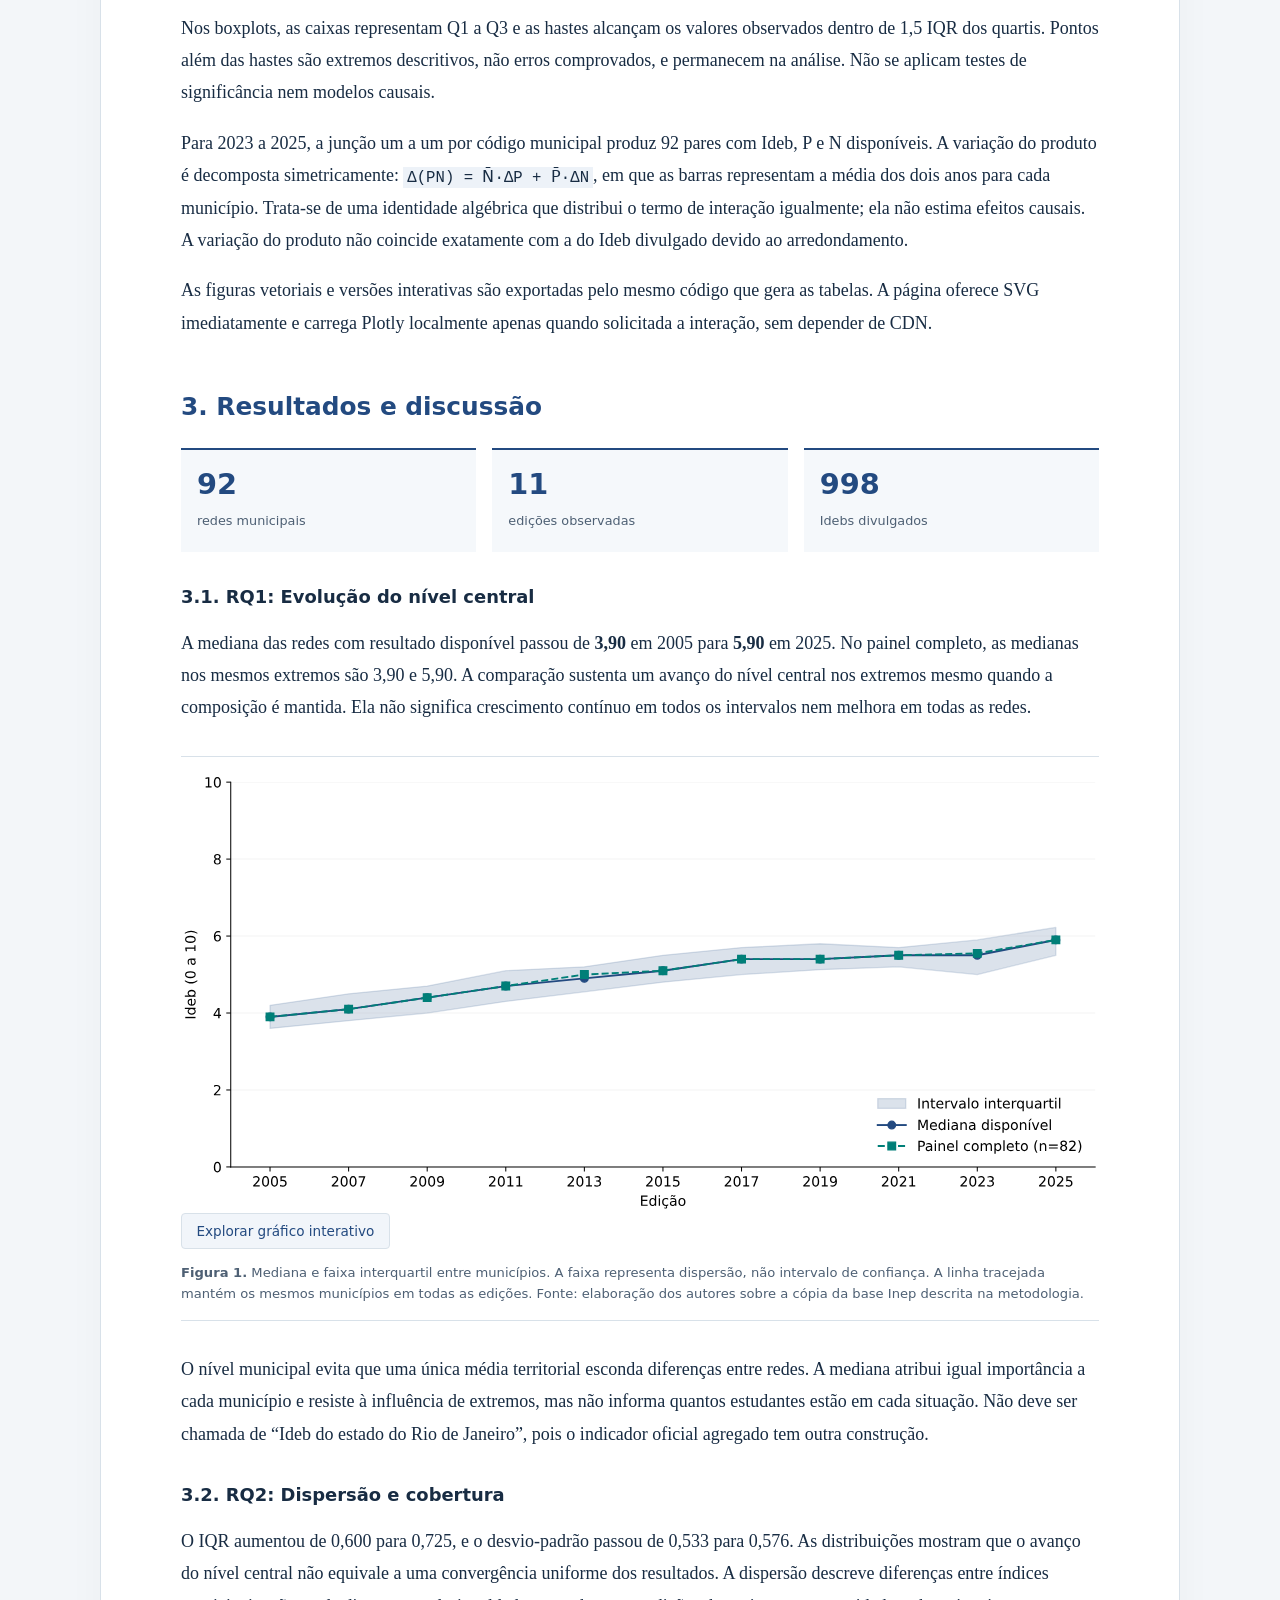
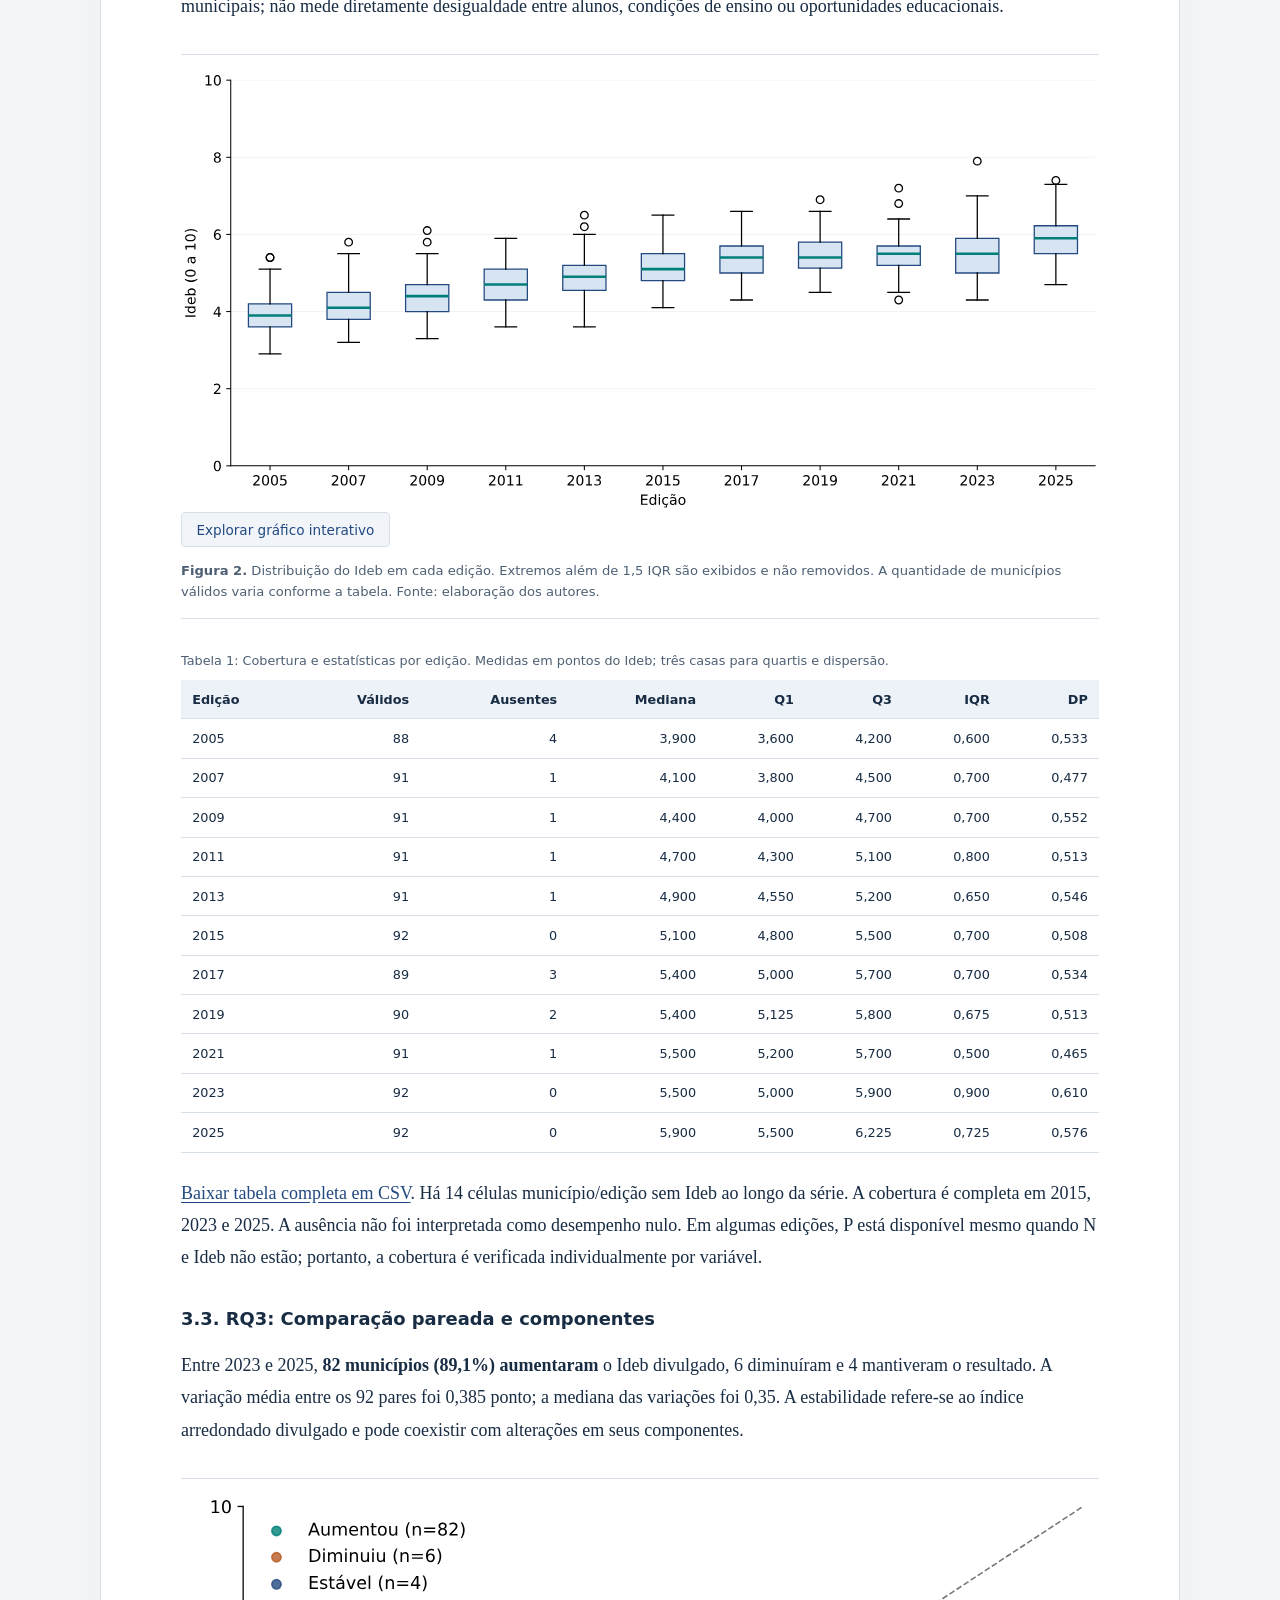
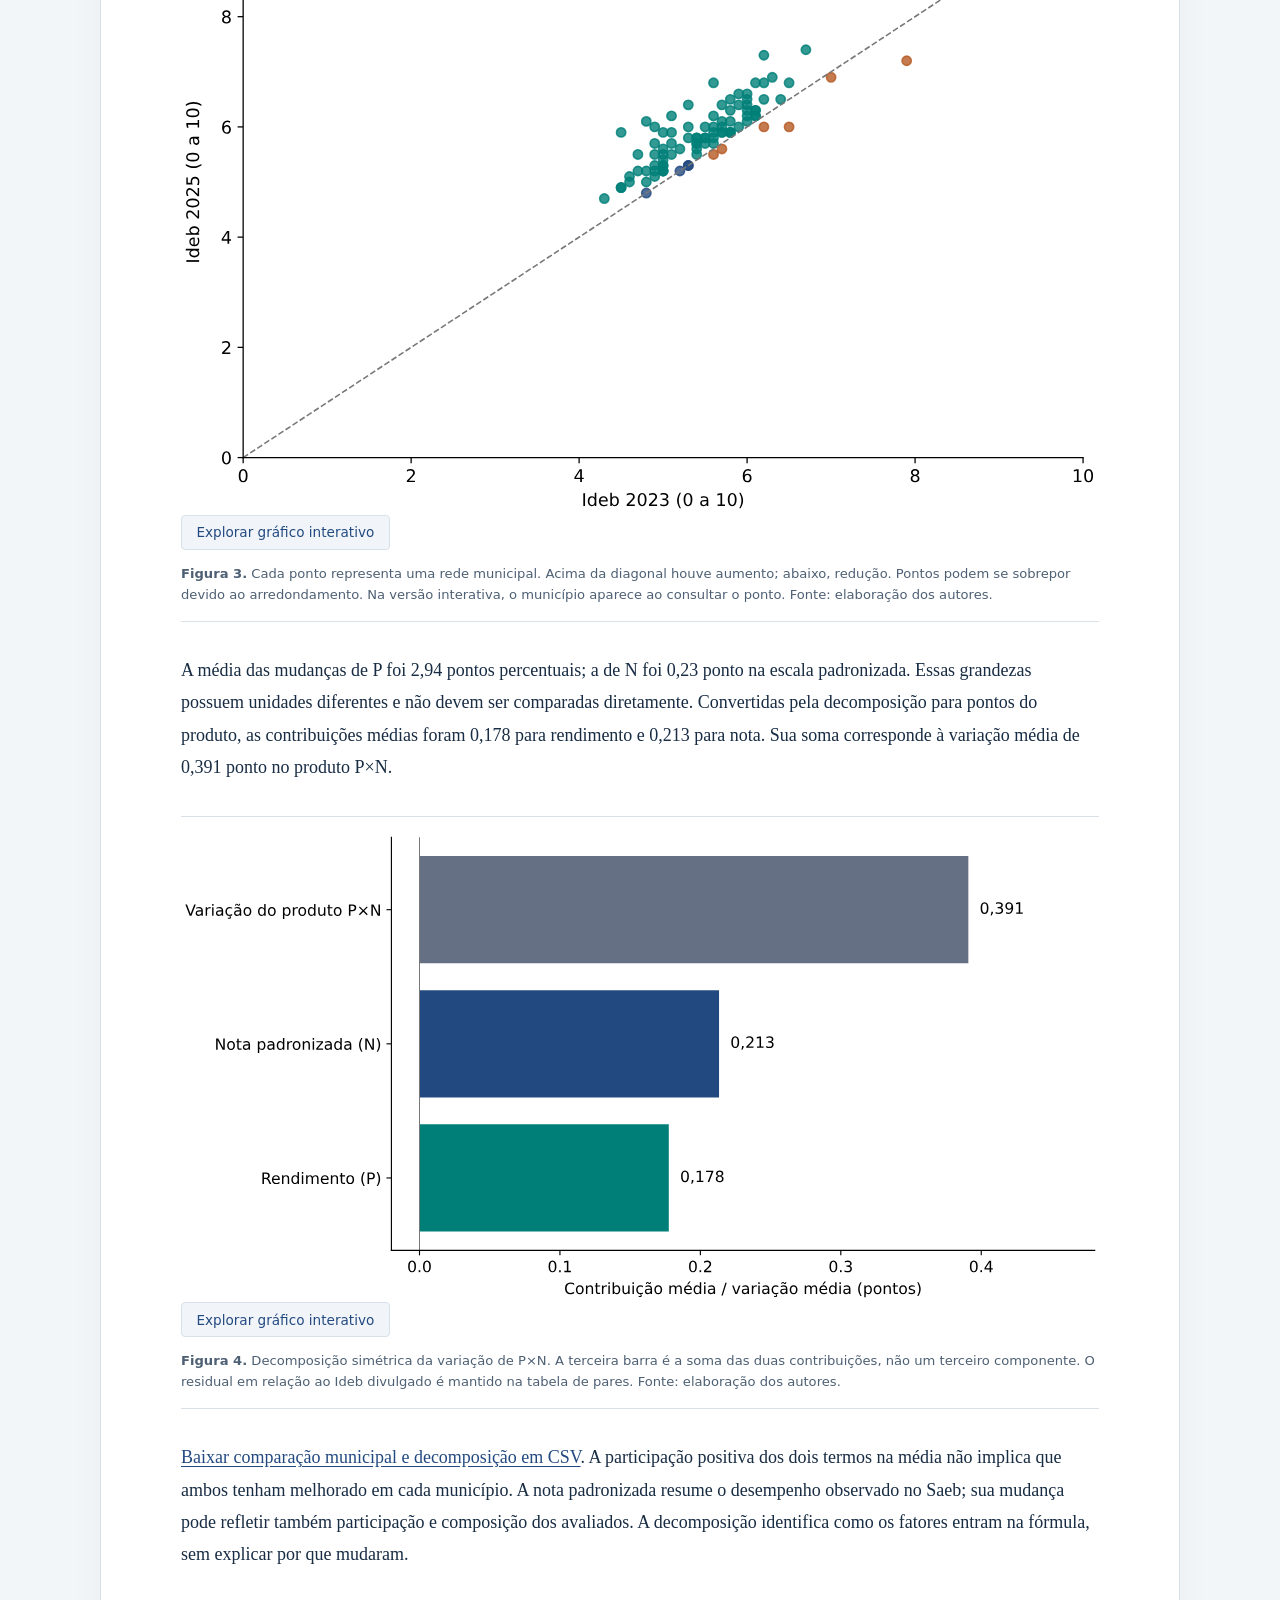
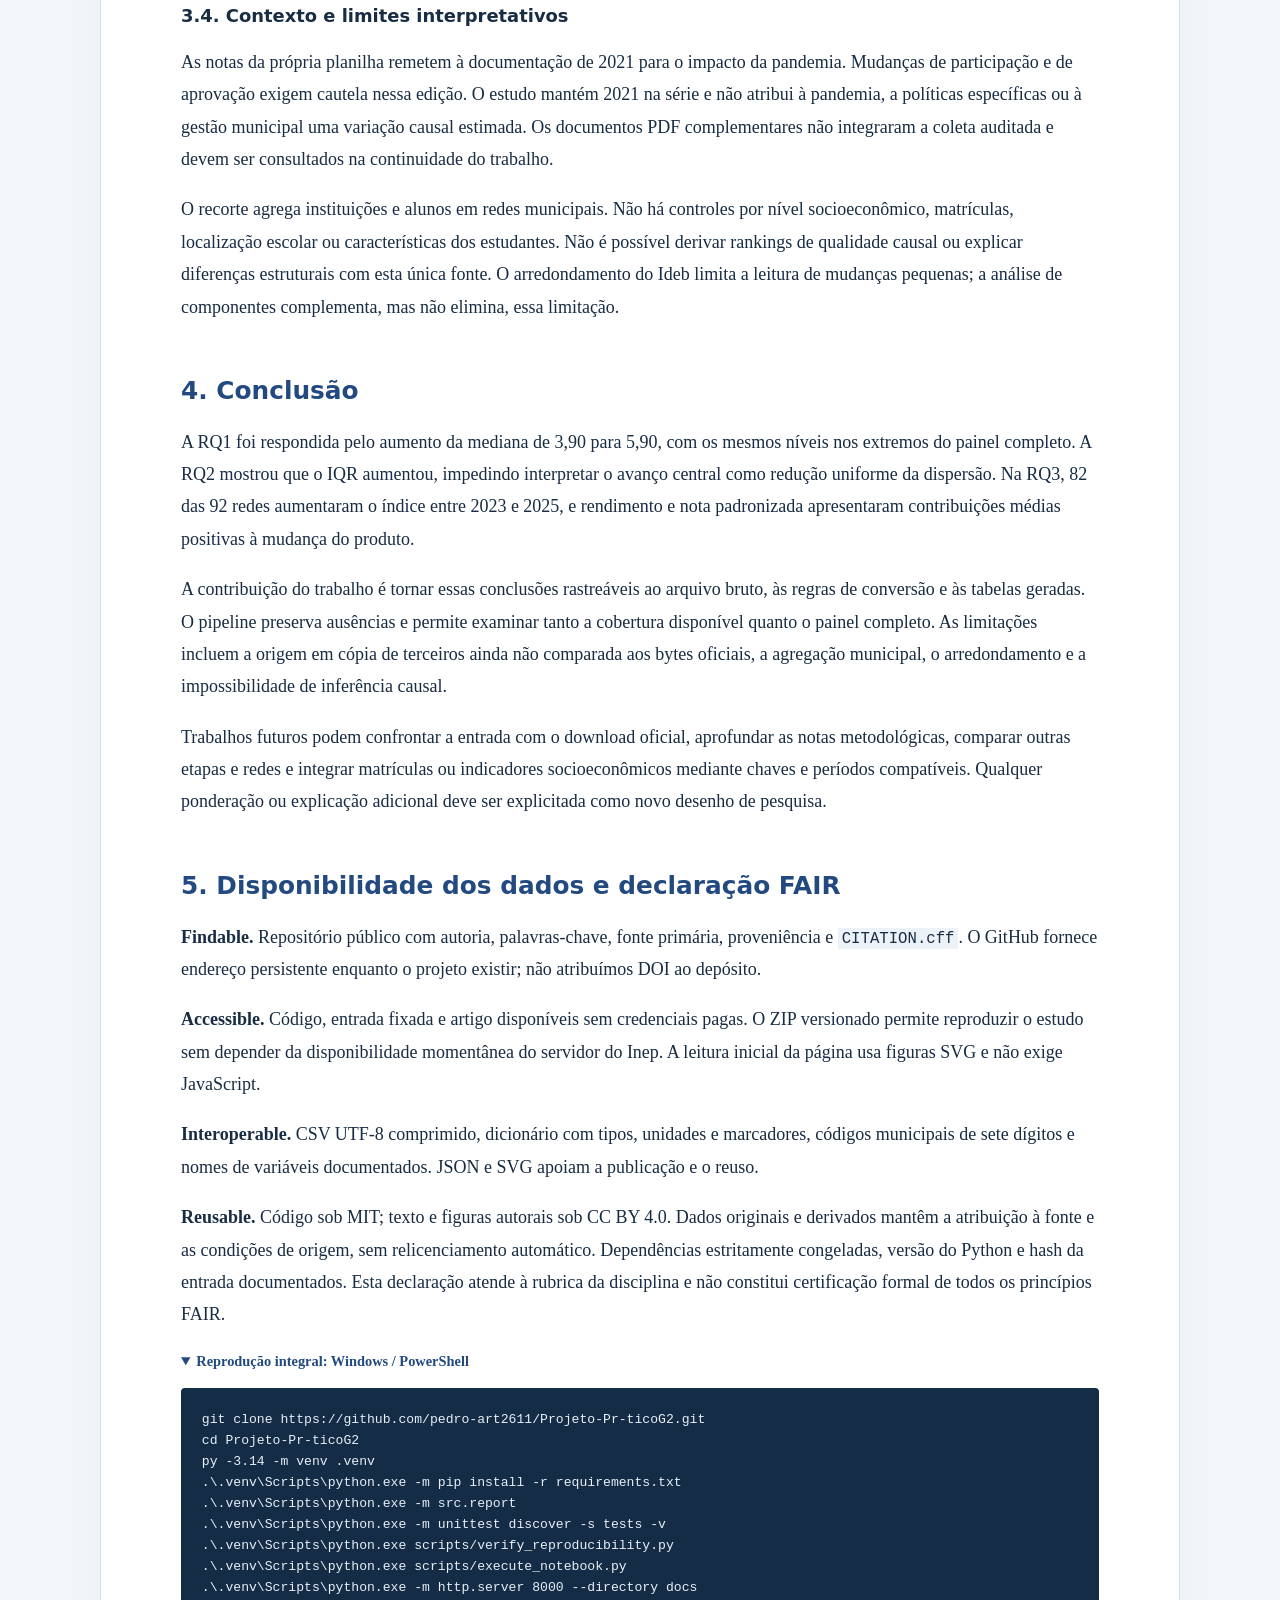
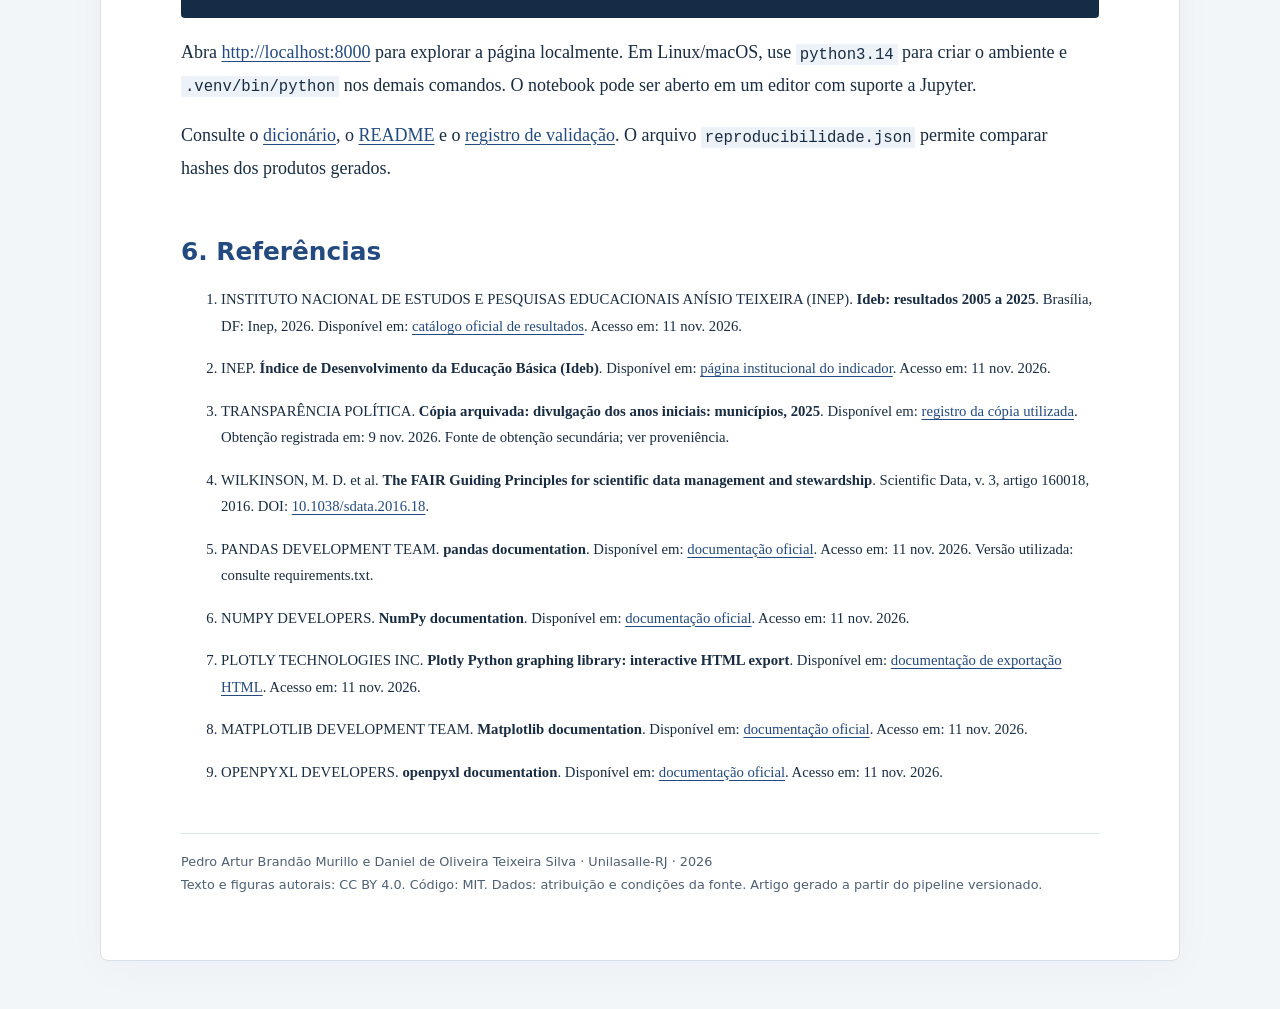
==== commit 192d6266: "style: remove travessões dos textos e das visualizações" ====
--- a/docs/index.html
+++ b/docs/index.html
@@ -2,21 +2,21 @@
 <html lang="pt-BR">
 <head>
   <meta charset="utf-8"><meta name="viewport" content="width=device-width,initial-scale=1">
-  <meta name="description" content="Estudo reproduzível do Ideb das redes municipais dos 92 municípios do Rio de Janeiro, anos iniciais, 2005–2025. Pipeline Python e ciência aberta.">
+  <meta name="description" content="Estudo reproduzível do Ideb das redes municipais dos 92 municípios do Rio de Janeiro, anos iniciais, 2005 a 2025. Pipeline Python e ciência aberta.">
   <meta name="author" content="Pedro Artur Brandão Murillo; Daniel de Oliveira Teixeira Silva">
   <meta name="keywords" content="Ideb, educação básica, Rio de Janeiro, análise exploratória, Python, princípios FAIR">
-  <title>Evolução e dispersão do Ideb nas redes municipais do RJ | 2005–2025</title>
+  <title>Evolução e dispersão do Ideb nas redes municipais do RJ | 2005 a 2025</title>
   <link rel="stylesheet" href="assets/style.css"><script src="assets/app.js" defer></script>
 </head>
 <body><a class="skip" href="#artigo">Ir para o artigo</a>
 <main class="sheet" id="artigo">
 <header>
   <div class="eyebrow">Unilasalle-RJ · Sistemas de Informação · 6º período</div>
-  <h1>Evolução e dispersão do Ideb nas redes municipais do Rio de Janeiro: anos iniciais, 2005–2025</h1>
+  <h1>Evolução e dispersão do Ideb nas redes municipais do Rio de Janeiro: anos iniciais, 2005 a 2025</h1>
   <p class="authors">Pedro Artur Brandão Murillo e Daniel de Oliveira Teixeira Silva</p>
-  <p class="meta">Bacharelado em Sistemas de Informação — Unilasalle-RJ<br>Disciplina: Linguagem de Programação — Análise e Visualização de Dados com Python<br>Projeto final de disciplina · 2026 · 6º período</p>
+  <p class="meta">Bacharelado em Sistemas de Informação: Unilasalle-RJ<br>Disciplina: Linguagem de Programação: Análise e Visualização de Dados com Python<br>Projeto final de disciplina · 2026 · 6º período</p>
   <div class="badges" aria-label="Metadados"><span class="badge">Dados abertos · Inep</span><span class="badge">Python · pipeline reproduzível</span><span class="badge">Código MIT</span><span class="badge">Texto CC BY 4.0</span></div>
-  <a class="button" href="https://github.com/pedro-art2611/Projeto-Pr-ticoG2">Ver repositório GitHub — código e dados</a>
+  <a class="button" href="https://github.com/pedro-art2611/Projeto-Pr-ticoG2">Ver repositório GitHub: código e dados</a>
 </header>
 <section class="abstract" aria-labelledby="resumo"><h2 id="resumo">Resumo</h2>
 <p>Este estudo examina a evolução e a dispersão do Índice de Desenvolvimento da Educação Básica (Ideb) das redes municipais dos municípios do Rio de Janeiro, nos anos iniciais do ensino fundamental, entre 2005 e 2025. Utilizou-se uma cópia arquivada da planilha de resultados do Inep, cuja integridade interna foi verificada, permanecendo pendente a comparação dos bytes com o download oficial. Um pipeline determinístico em Python normalizou 1012 observações de 92 municípios em 11 edições, preservando 14 resultados ausentes sem imputação. A análise descreveu medianas, quartis e dispersão, comparou um painel completo de 82 municípios e examinou pares de 2023 e 2025. A mediana disponível passou de 3,90 para 5,90, enquanto o intervalo interquartil aumentou entre os extremos da série. Na comparação recente, 82 municípios apresentaram aumento, 6 redução e 4 estabilidade no índice divulgado. A decomposição simétrica do produto entre rendimento e nota padronizada identificou contribuições médias positivas dos dois componentes. Os resultados indicam avanço do nível central sem redução uniforme das diferenças entre redes municipais. O desenho descritivo não identifica causas, não mede desigualdades individuais e exige cautela na interpretação da edição de 2021. Código, metadados, figuras e rotinas de reprodução são disponibilizados para auditoria e reutilização.</p>
@@ -47,20 +47,20 @@
 <p>A persistência usa CSV comprimido em gzip, UTF-8, ordenação estável e data fixa no cabeçalho de compressão. Verificam-se o hash da entrada, o schema, a unicidade da chave, as faixas das métricas e a compatibilidade entre Ideb e P × N, com tolerância de 0,0501 ponto pelo arredondamento da fonte. As 998 observações completas atendem a essa verificação.</p>
 <h3>2.3. Estratégia analítica</h3>
 <p>Calculam-se mediana, média simples entre municípios, quartis com interpolação linear, intervalo interquartil (IQR = Q3 − Q1) e desvio-padrão populacional (divisor n). O conjunto disponível muda por edição; por isso, a tendência também é calculada em um painel dos 82 municípios com Ideb nas onze edições. Esse painel reduz mudanças de composição, mas seleciona redes com divulgação contínua e não corrige todo possível viés de ausência.</p>
-<p>Nos boxplots, as caixas representam Q1–Q3 e as hastes alcançam os valores observados dentro de 1,5 IQR dos quartis. Pontos além das hastes são extremos descritivos, não erros comprovados, e permanecem na análise. Não se aplicam testes de significância nem modelos causais.</p>
-<p>Para 2023–2025, a junção um a um por código municipal produz 92 pares com Ideb, P e N disponíveis. A variação do produto é decomposta simetricamente: <code>Δ(PN) = N̄·ΔP + P̄·ΔN</code>, em que as barras representam a média dos dois anos para cada município. Trata-se de uma identidade algébrica que distribui o termo de interação igualmente; ela não estima efeitos causais. A variação do produto não coincide exatamente com a do Ideb divulgado devido ao arredondamento.</p>
+<p>Nos boxplots, as caixas representam Q1 a Q3 e as hastes alcançam os valores observados dentro de 1,5 IQR dos quartis. Pontos além das hastes são extremos descritivos, não erros comprovados, e permanecem na análise. Não se aplicam testes de significância nem modelos causais.</p>
+<p>Para 2023 a 2025, a junção um a um por código municipal produz 92 pares com Ideb, P e N disponíveis. A variação do produto é decomposta simetricamente: <code>Δ(PN) = N̄·ΔP + P̄·ΔN</code>, em que as barras representam a média dos dois anos para cada município. Trata-se de uma identidade algébrica que distribui o termo de interação igualmente; ela não estima efeitos causais. A variação do produto não coincide exatamente com a do Ideb divulgado devido ao arredondamento.</p>
 <p>As figuras vetoriais e versões interativas são exportadas pelo mesmo código que gera as tabelas. A página oferece SVG imediatamente e carrega Plotly localmente apenas quando solicitada a interação, sem depender de CDN.</p></section>
 
 <section id="resultados"><h2>3. Resultados e discussão</h2>
 <div class="stats" aria-label="Dimensões do estudo"><div class="stat"><strong>92</strong><span>redes municipais</span></div><div class="stat"><strong>11</strong><span>edições observadas</span></div><div class="stat"><strong>998</strong><span>Idebs divulgados</span></div></div>
-<h3>3.1. RQ1 — Evolução do nível central</h3>
+<h3>3.1. RQ1: Evolução do nível central</h3>
 <p>A mediana das redes com resultado disponível passou de <strong>3,90</strong> em 2005 para <strong>5,90</strong> em 2025. No painel completo, as medianas nos mesmos extremos são 3,90 e 5,90. A comparação sustenta um avanço do nível central nos extremos mesmo quando a composição é mantida. Ela não significa crescimento contínuo em todos os intervalos nem melhora em todas as redes.</p>
 <figure><img src="assets/evolucao.svg" width="1000" height="480" alt="Série da mediana do Ideb de 2005 a 2025, com faixa entre os quartis e comparação com o painel completo de 82 municípios."><div class="interactive" id="grafico-evolucao" hidden role="region" aria-label="Evolução interativa"></div><button type="button" data-chart="evolucao" aria-controls="grafico-evolucao" aria-expanded="false">Explorar gráfico interativo</button><p class="chart-status" role="status"></p><figcaption><strong>Figura 1.</strong> Mediana e faixa interquartil entre municípios. A faixa representa dispersão, não intervalo de confiança. A linha tracejada mantém os mesmos municípios em todas as edições. Fonte: elaboração dos autores sobre a cópia da base Inep descrita na metodologia.</figcaption></figure>
 <p>O nível municipal evita que uma única média territorial esconda diferenças entre redes. A mediana atribui igual importância a cada município e resiste à influência de extremos, mas não informa quantos estudantes estão em cada situação. Não deve ser chamada de “Ideb do estado do Rio de Janeiro”, pois o indicador oficial agregado tem outra construção.</p>
-<h3>3.2. RQ2 — Dispersão e cobertura</h3>
+<h3>3.2. RQ2: Dispersão e cobertura</h3>
 <p>O IQR aumentou de 0,600 para 0,725, e o desvio-padrão passou de 0,533 para 0,576. As distribuições mostram que o avanço do nível central não equivale a uma convergência uniforme dos resultados. A dispersão descreve diferenças entre índices municipais; não mede diretamente desigualdade entre alunos, condições de ensino ou oportunidades educacionais.</p>
 <figure><img src="assets/distribuicao.svg" width="1000" height="480" loading="lazy" alt="Boxplots do Ideb por edição, com mediana, quartis e valores extremos mantidos na análise."><div class="interactive" id="grafico-distribuicao" hidden role="region" aria-label="Distribuições interativas"></div><button type="button" data-chart="distribuicao" aria-controls="grafico-distribuicao" aria-expanded="false">Explorar gráfico interativo</button><p class="chart-status" role="status"></p><figcaption><strong>Figura 2.</strong> Distribuição do Ideb em cada edição. Extremos além de 1,5 IQR são exibidos e não removidos. A quantidade de municípios válidos varia conforme a tabela. Fonte: elaboração dos autores.</figcaption></figure>
-<div class="table-wrap" tabindex="0" role="region" aria-label="Tabela de cobertura e dispersão"><table><caption>Tabela 1 — Cobertura e estatísticas por edição. Medidas em pontos do Ideb; três casas para quartis e dispersão.</caption><thead><tr><th scope="col">Edição</th><th scope="col">Válidos</th><th scope="col">Ausentes</th><th scope="col">Mediana</th><th scope="col">Q1</th><th scope="col">Q3</th><th scope="col">IQR</th><th scope="col">DP</th></tr></thead><tbody><tr><td>2005</td><td>88</td><td>4</td><td>3,900</td><td>3,600</td><td>4,200</td><td>0,600</td><td>0,533</td></tr>
+<div class="table-wrap" tabindex="0" role="region" aria-label="Tabela de cobertura e dispersão"><table><caption>Tabela 1: Cobertura e estatísticas por edição. Medidas em pontos do Ideb; três casas para quartis e dispersão.</caption><thead><tr><th scope="col">Edição</th><th scope="col">Válidos</th><th scope="col">Ausentes</th><th scope="col">Mediana</th><th scope="col">Q1</th><th scope="col">Q3</th><th scope="col">IQR</th><th scope="col">DP</th></tr></thead><tbody><tr><td>2005</td><td>88</td><td>4</td><td>3,900</td><td>3,600</td><td>4,200</td><td>0,600</td><td>0,533</td></tr>
 <tr><td>2007</td><td>91</td><td>1</td><td>4,100</td><td>3,800</td><td>4,500</td><td>0,700</td><td>0,477</td></tr>
 <tr><td>2009</td><td>91</td><td>1</td><td>4,400</td><td>4,000</td><td>4,700</td><td>0,700</td><td>0,552</td></tr>
 <tr><td>2011</td><td>91</td><td>1</td><td>4,700</td><td>4,300</td><td>5,100</td><td>0,800</td><td>0,513</td></tr>
@@ -72,7 +72,7 @@
 <tr><td>2023</td><td>92</td><td>0</td><td>5,500</td><td>5,000</td><td>5,900</td><td>0,900</td><td>0,610</td></tr>
 <tr><td>2025</td><td>92</td><td>0</td><td>5,900</td><td>5,500</td><td>6,225</td><td>0,725</td><td>0,576</td></tr></tbody></table></div>
 <p><a href="assets/resumo_por_edicao.csv" download>Baixar tabela completa em CSV</a>. Há 14 células município/edição sem Ideb ao longo da série. A cobertura é completa em 2015, 2023 e 2025. A ausência não foi interpretada como desempenho nulo. Em algumas edições, P está disponível mesmo quando N e Ideb não estão; portanto, a cobertura é verificada individualmente por variável.</p>
-<h3>3.3. RQ3 — Comparação pareada e componentes</h3>
+<h3>3.3. RQ3: Comparação pareada e componentes</h3>
 <p>Entre 2023 e 2025, <strong>82 municípios (89,1%) aumentaram</strong> o Ideb divulgado, 6 diminuíram e 4 mantiveram o resultado. A variação média entre os 92 pares foi 0,385 ponto; a mediana das variações foi 0,35. A estabilidade refere-se ao índice arredondado divulgado e pode coexistir com alterações em seus componentes.</p>
 <figure><img src="assets/comparacao.svg" width="800" height="540" loading="lazy" alt="Dispersão dos Idebs de 2023 e 2025: 82 municípios acima da diagonal de igualdade, seis abaixo e quatro sobre ela."><div class="interactive" id="grafico-comparacao" hidden role="region" aria-label="Comparação municipal interativa"></div><button type="button" data-chart="comparacao" aria-controls="grafico-comparacao" aria-expanded="false">Explorar gráfico interativo</button><p class="chart-status" role="status"></p><figcaption><strong>Figura 3.</strong> Cada ponto representa uma rede municipal. Acima da diagonal houve aumento; abaixo, redução. Pontos podem se sobrepor devido ao arredondamento. Na versão interativa, o município aparece ao consultar o ponto. Fonte: elaboração dos autores.</figcaption></figure>
 <p>A média das mudanças de P foi 2,94 pontos percentuais; a de N foi 0,23 ponto na escala padronizada. Essas grandezas possuem unidades diferentes e não devem ser comparadas diretamente. Convertidas pela decomposição para pontos do produto, as contribuições médias foram 0,178 para rendimento e 0,213 para nota. Sua soma corresponde à variação média de 0,391 ponto no produto P×N.</p>
@@ -92,7 +92,7 @@
 <p><strong>Accessible.</strong> Código, entrada fixada e artigo disponíveis sem credenciais pagas. O ZIP versionado permite reproduzir o estudo sem depender da disponibilidade momentânea do servidor do Inep. A leitura inicial da página usa figuras SVG e não exige JavaScript.</p>
 <p><strong>Interoperable.</strong> CSV UTF-8 comprimido, dicionário com tipos, unidades e marcadores, códigos municipais de sete dígitos e nomes de variáveis documentados. JSON e SVG apoiam a publicação e o reuso.</p>
 <p><strong>Reusable.</strong> Código sob MIT; texto e figuras autorais sob CC BY 4.0. Dados originais e derivados mantêm a atribuição à fonte e as condições de origem, sem relicenciamento automático. Dependências estritamente congeladas, versão do Python e hash da entrada documentados. Esta declaração atende à rubrica da disciplina e não constitui certificação formal de todos os princípios FAIR.</p>
-<details open><summary>Reprodução integral — Windows / PowerShell</summary><pre><code>git clone https://github.com/pedro-art2611/Projeto-Pr-ticoG2.git
+<details open><summary>Reprodução integral: Windows / PowerShell</summary><pre><code>git clone https://github.com/pedro-art2611/Projeto-Pr-ticoG2.git
 cd Projeto-Pr-ticoG2
 py -3.14 -m venv .venv
 .\.venv\Scripts\python.exe -m pip install -r requirements.txt
@@ -104,9 +104,9 @@
 <p>Consulte o <a href="https://github.com/pedro-art2611/Projeto-Pr-ticoG2/blob/main/data/data_dictionary.md">dicionário</a>, o <a href="https://github.com/pedro-art2611/Projeto-Pr-ticoG2/blob/main/README.md">README</a> e o <a href="https://github.com/pedro-art2611/Projeto-Pr-ticoG2/blob/main/VALIDACAO.md">registro de validação</a>. O arquivo <code>reproducibilidade.json</code> permite comparar hashes dos produtos gerados.</p></section>
 
 <section id="referencias"><h2>6. Referências</h2><ol class="references">
-<li>INSTITUTO NACIONAL DE ESTUDOS E PESQUISAS EDUCACIONAIS ANÍSIO TEIXEIRA (INEP). <strong>Ideb: resultados 2005–2025</strong>. Brasília, DF: Inep, 2026. Disponível em: <a href="https://www.gov.br/inep/pt-br/areas-de-atuacao/pesquisas-estatisticas-e-indicadores/ideb/resultados/2005-2025">catálogo oficial de resultados</a>. Acesso em: 11 nov. 2026.</li>
+<li>INSTITUTO NACIONAL DE ESTUDOS E PESQUISAS EDUCACIONAIS ANÍSIO TEIXEIRA (INEP). <strong>Ideb: resultados 2005 a 2025</strong>. Brasília, DF: Inep, 2026. Disponível em: <a href="https://www.gov.br/inep/pt-br/areas-de-atuacao/pesquisas-estatisticas-e-indicadores/ideb/resultados/2005-2025">catálogo oficial de resultados</a>. Acesso em: 11 nov. 2026.</li>
 <li>INEP. <strong>Índice de Desenvolvimento da Educação Básica (Ideb)</strong>. Disponível em: <a href="https://www.gov.br/inep/pt-br/areas-de-atuacao/pesquisas-estatisticas-e-indicadores/ideb">página institucional do indicador</a>. Acesso em: 11 nov. 2026.</li>
-<li>TRANSPARÊNCIA POLÍTICA. <strong>Cópia arquivada: divulgação dos anos iniciais — municípios, 2025</strong>. Disponível em: <a href="https://www.transparenciapolitica.com.br/evidencias/9ea615d5-e2f5-4550-bb86-c9350f6a3875">registro da cópia utilizada</a>. Obtenção registrada em: 9 nov. 2026. Fonte de obtenção secundária; ver proveniência.</li>
+<li>TRANSPARÊNCIA POLÍTICA. <strong>Cópia arquivada: divulgação dos anos iniciais: municípios, 2025</strong>. Disponível em: <a href="https://www.transparenciapolitica.com.br/evidencias/9ea615d5-e2f5-4550-bb86-c9350f6a3875">registro da cópia utilizada</a>. Obtenção registrada em: 9 nov. 2026. Fonte de obtenção secundária; ver proveniência.</li>
 <li>WILKINSON, M. D. et al. <strong>The FAIR Guiding Principles for scientific data management and stewardship</strong>. Scientific Data, v. 3, artigo 160018, 2016. DOI: <a href="https://doi.org/10.1038/sdata.2016.18">10.1038/sdata.2016.18</a>.</li>
 <li>PANDAS DEVELOPMENT TEAM. <strong>pandas documentation</strong>. Disponível em: <a href="https://pandas.pydata.org/docs/">documentação oficial</a>. Acesso em: 11 nov. 2026. Versão utilizada: consulte requirements.txt.</li>
 <li>NUMPY DEVELOPERS. <strong>NumPy documentation</strong>. Disponível em: <a href="https://numpy.org/doc/">documentação oficial</a>. Acesso em: 11 nov. 2026.</li>
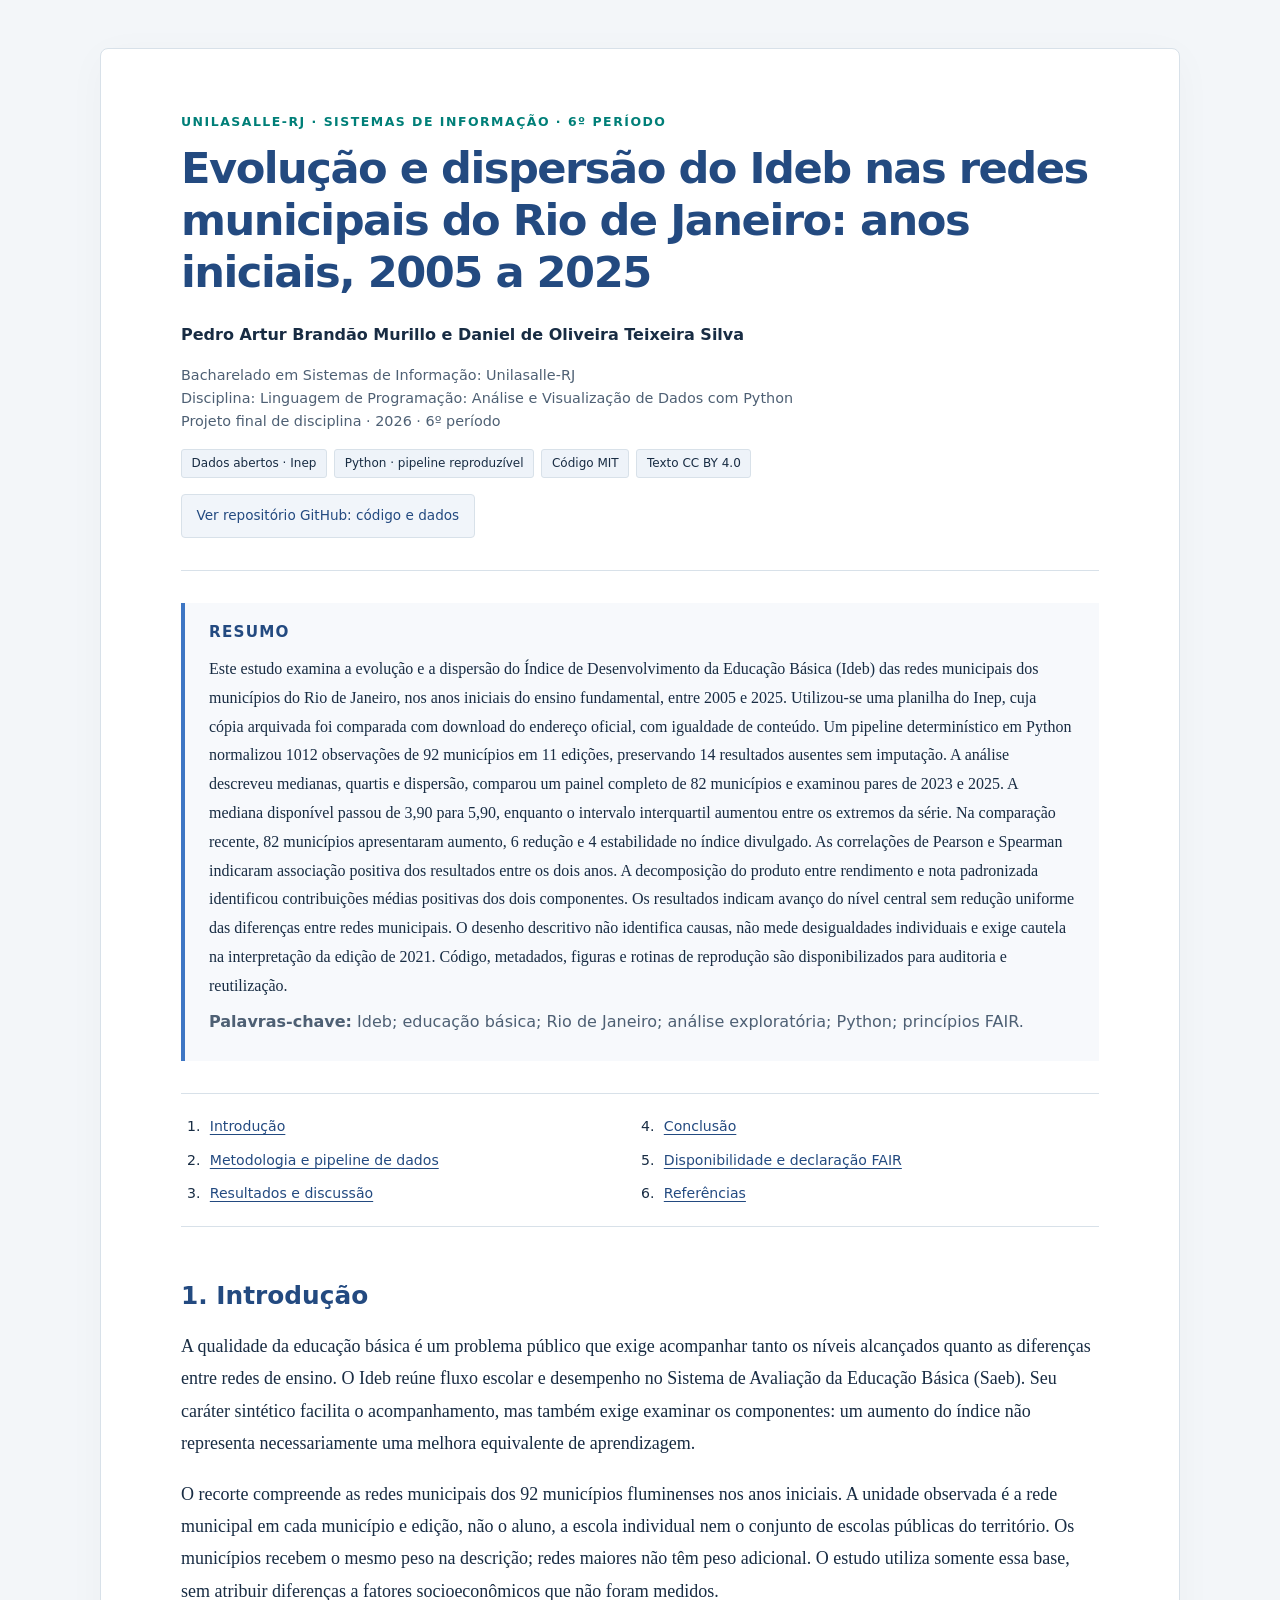
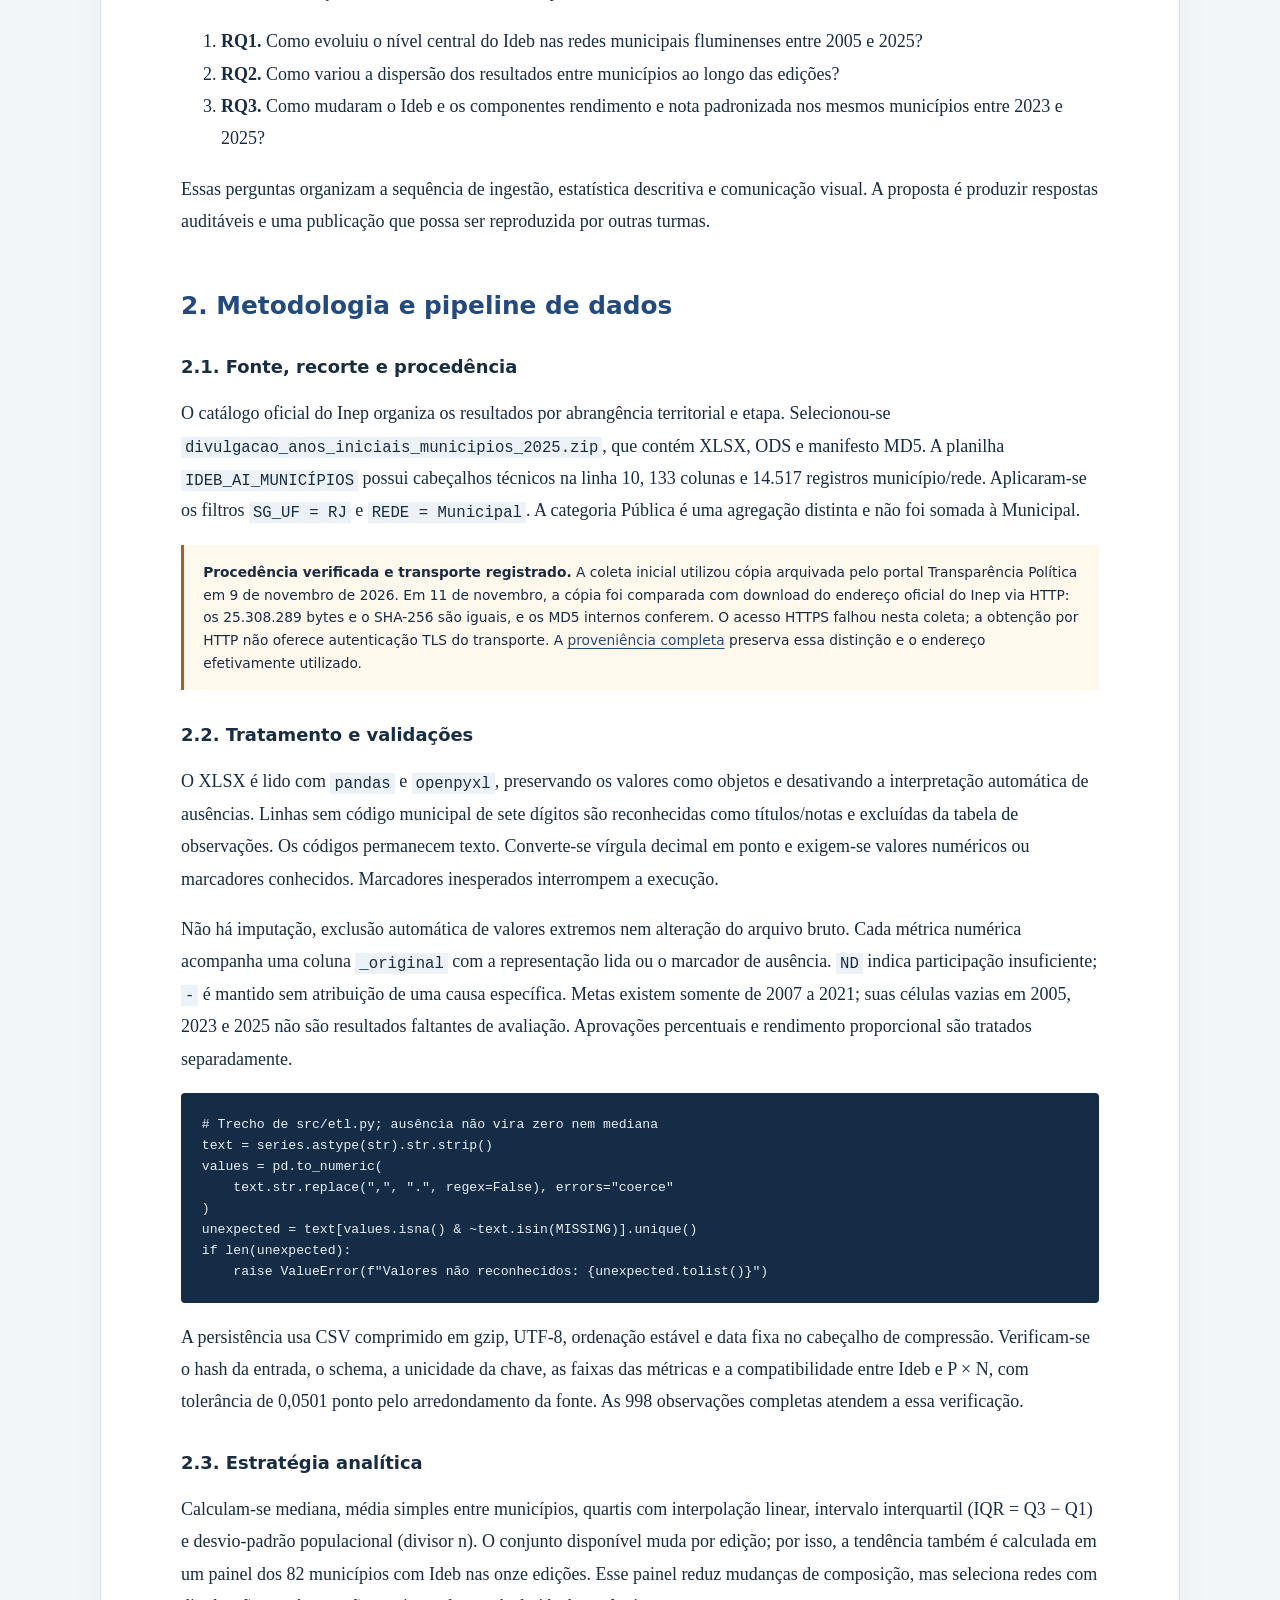
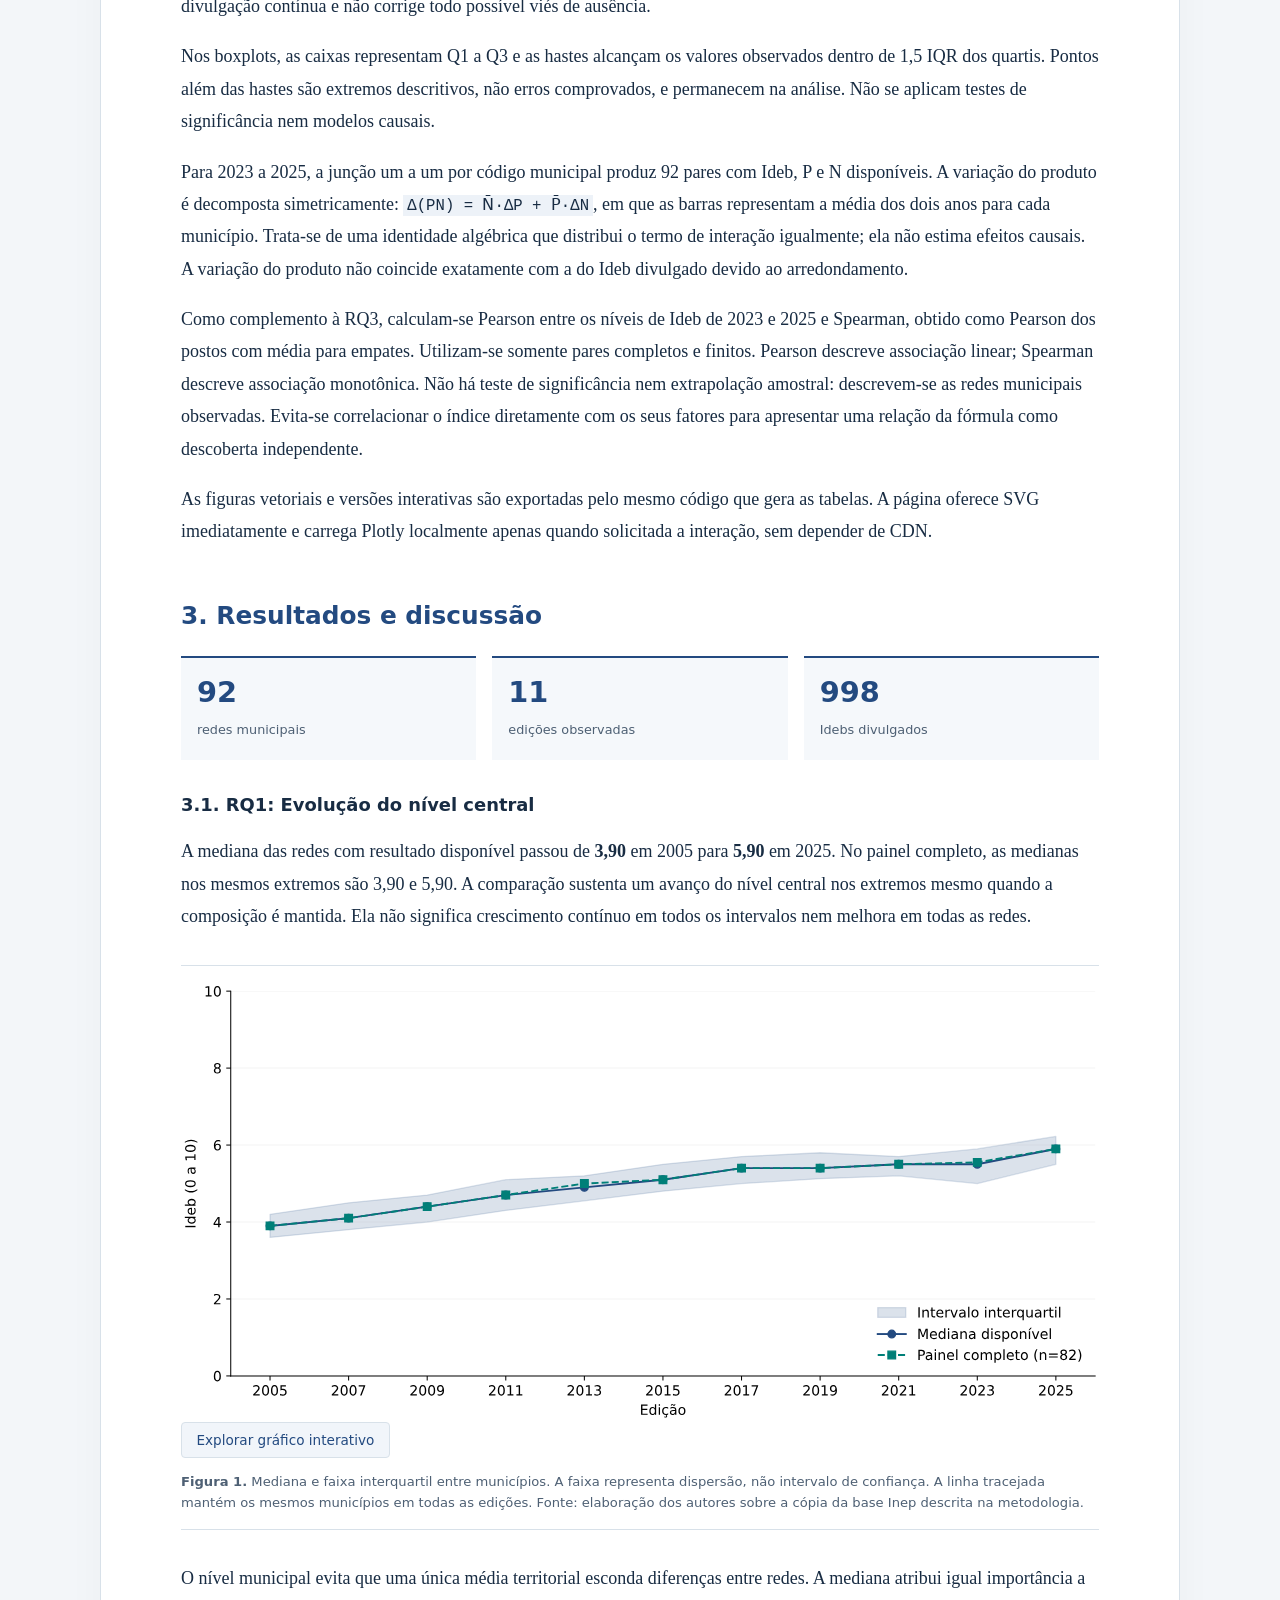
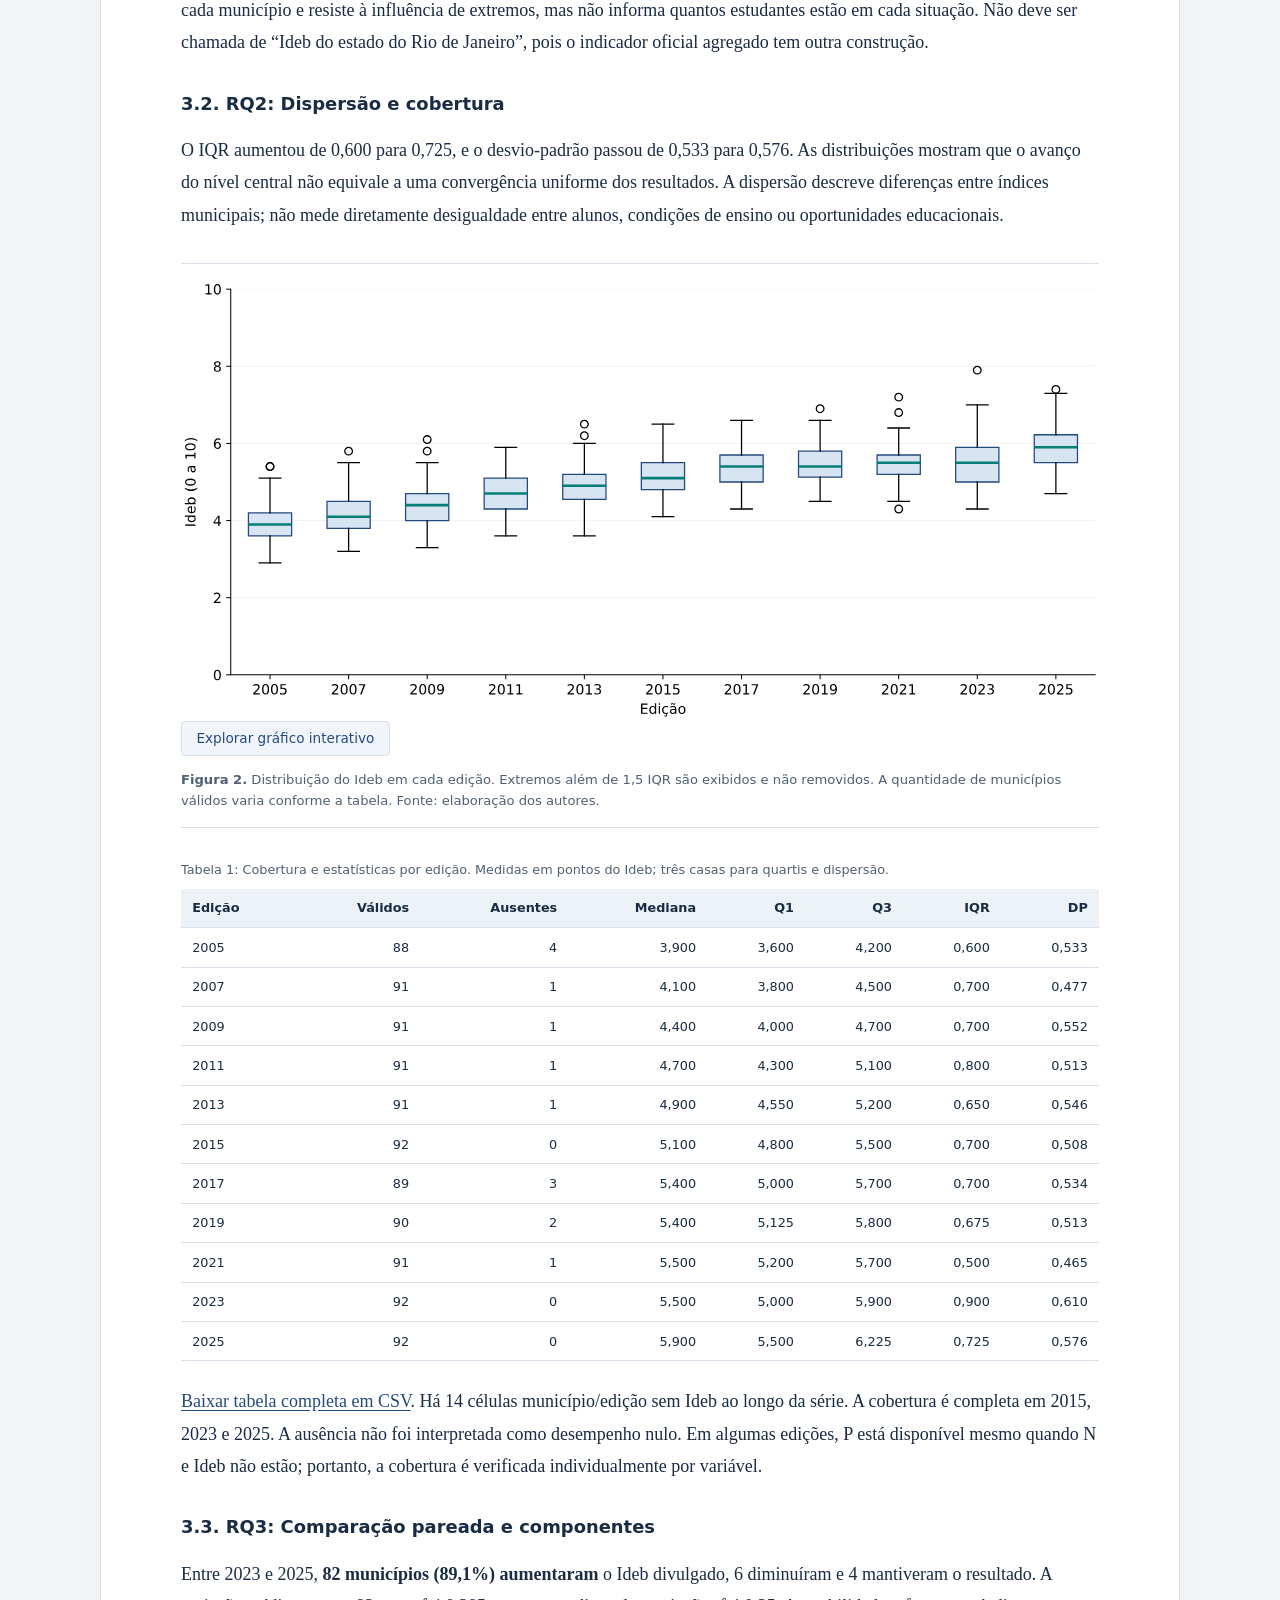
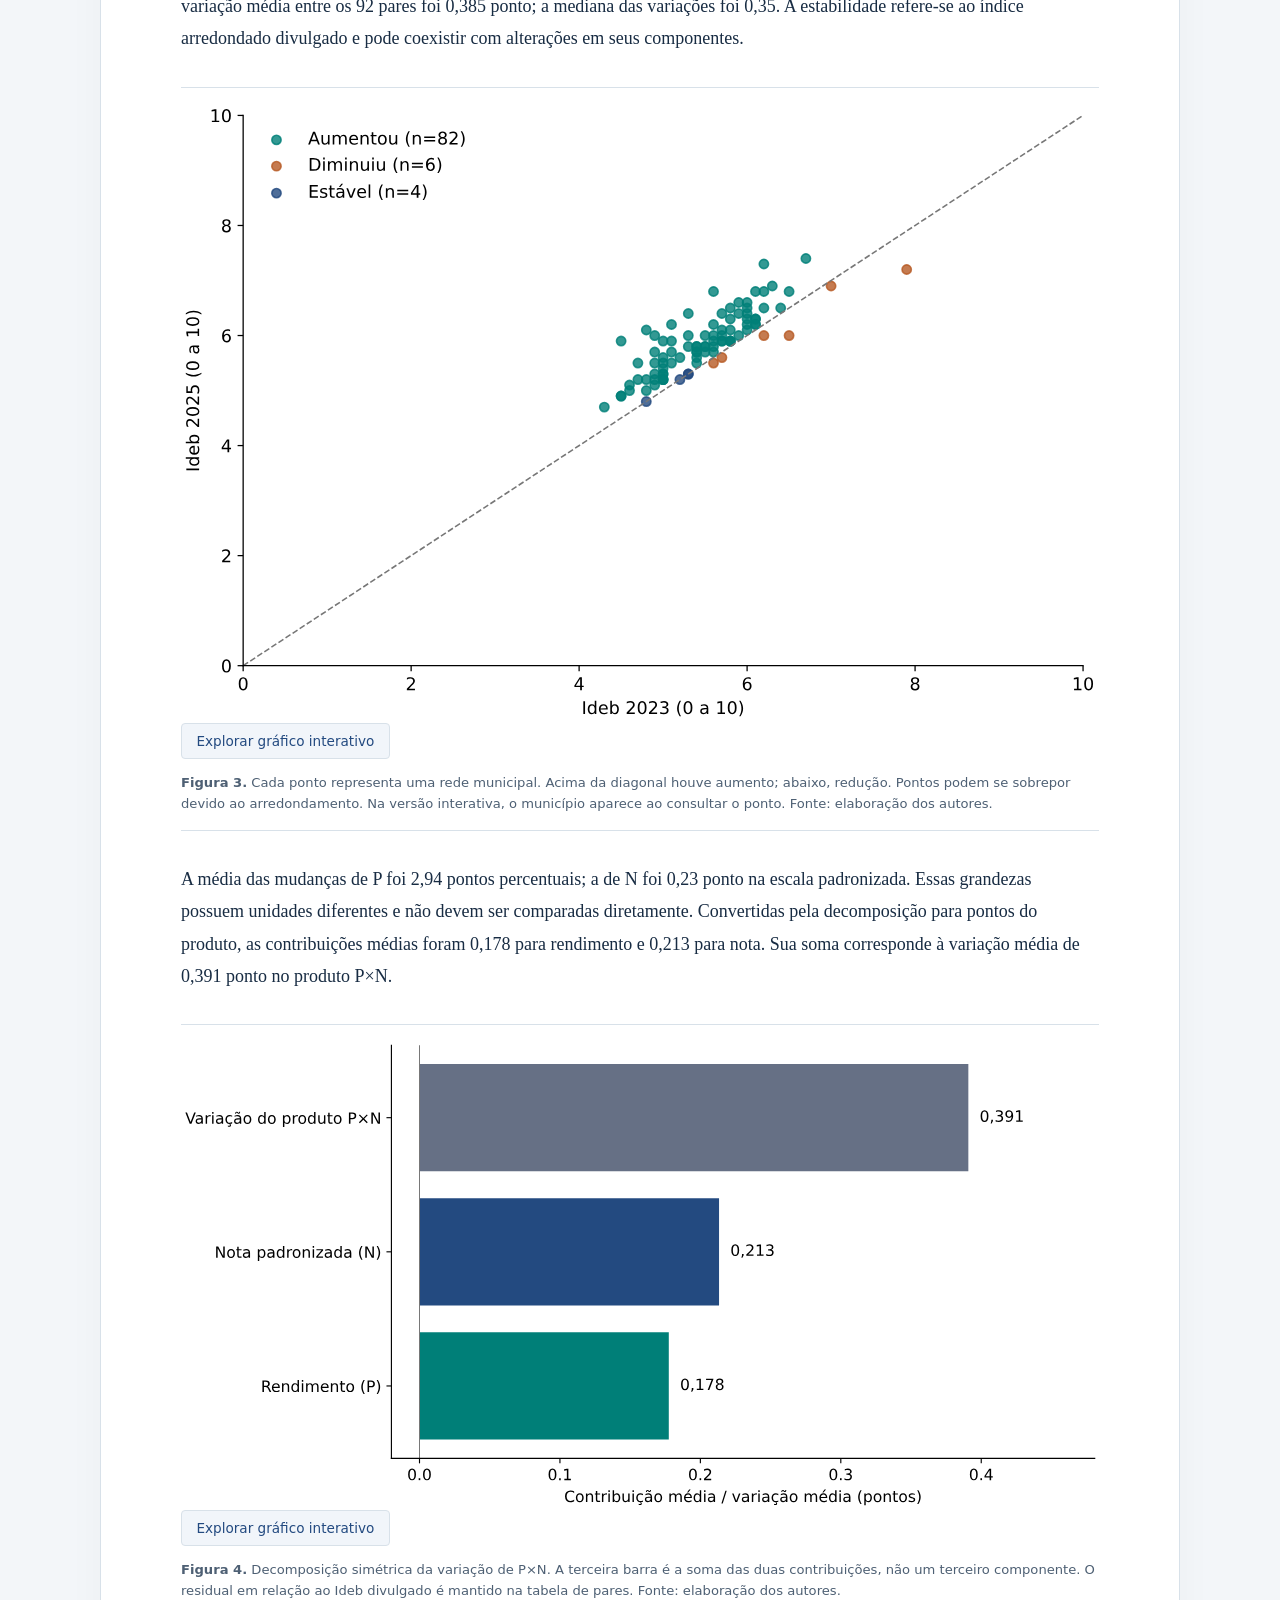
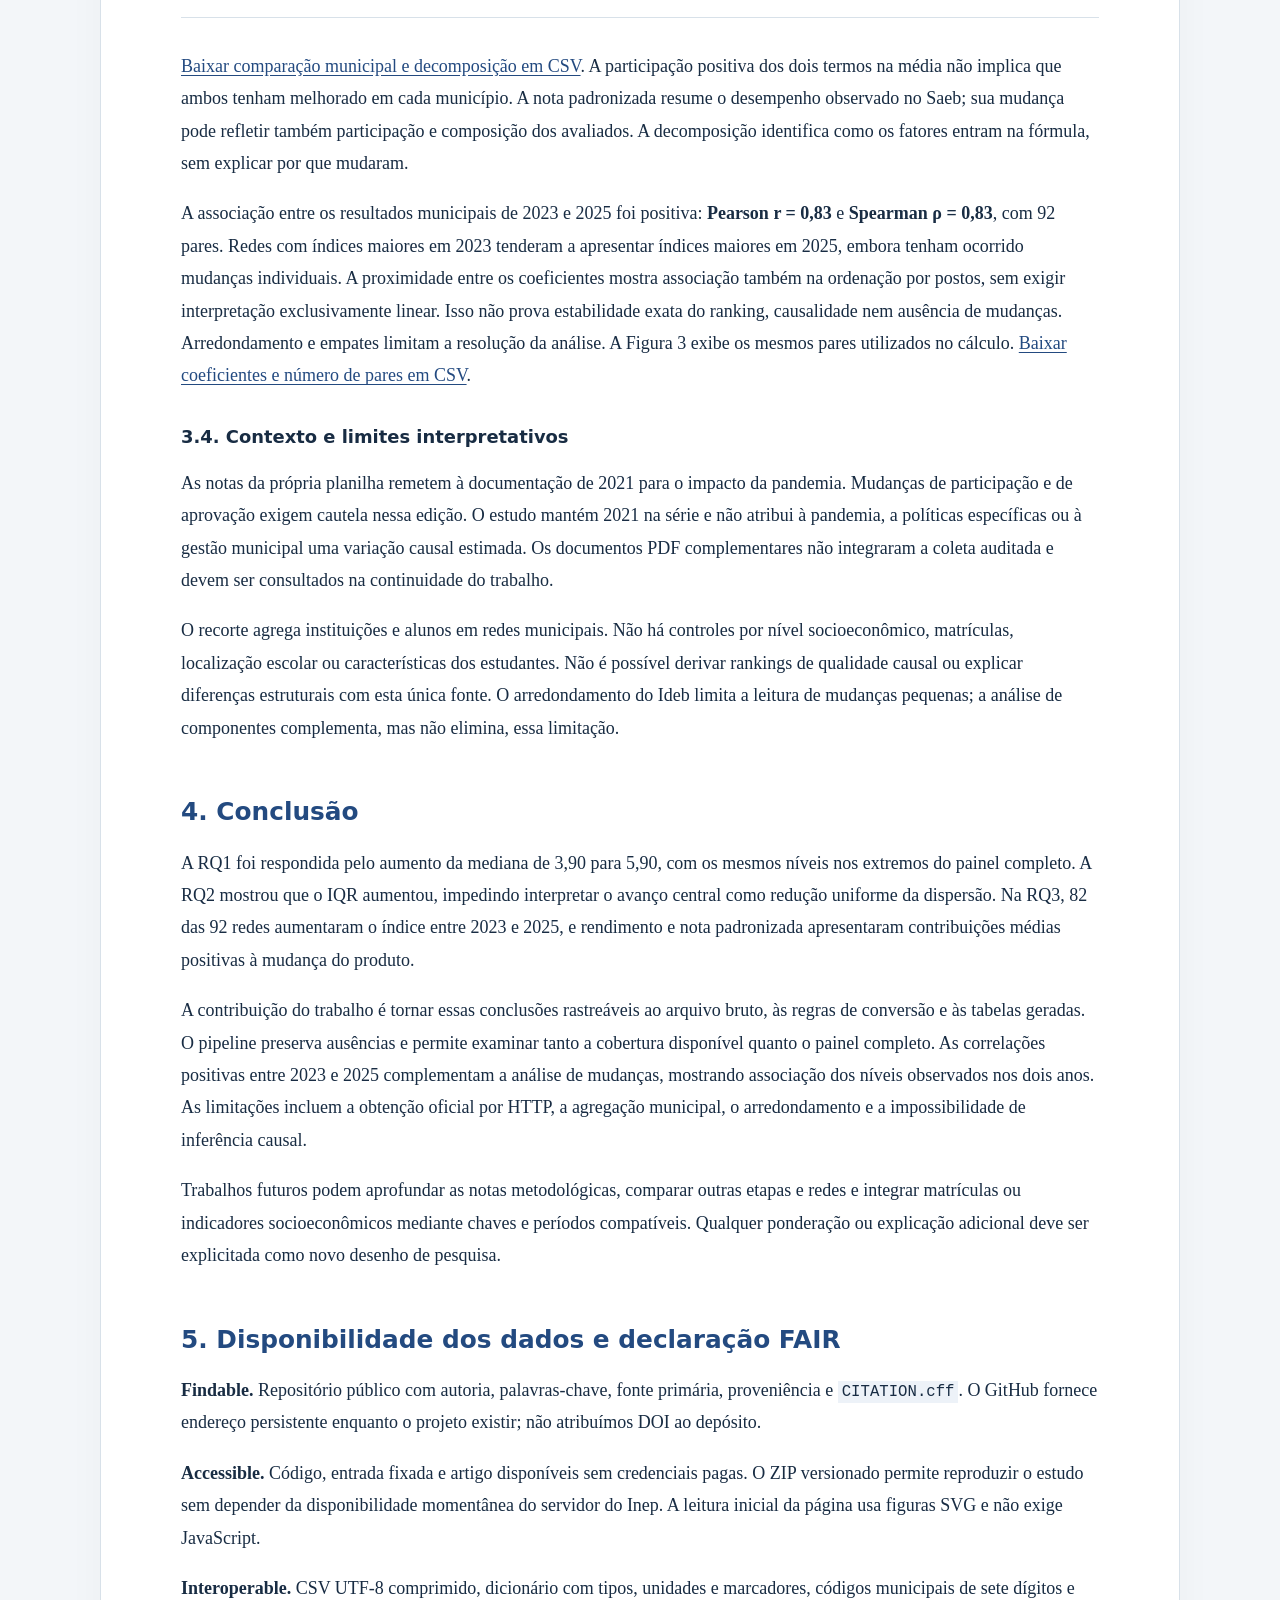
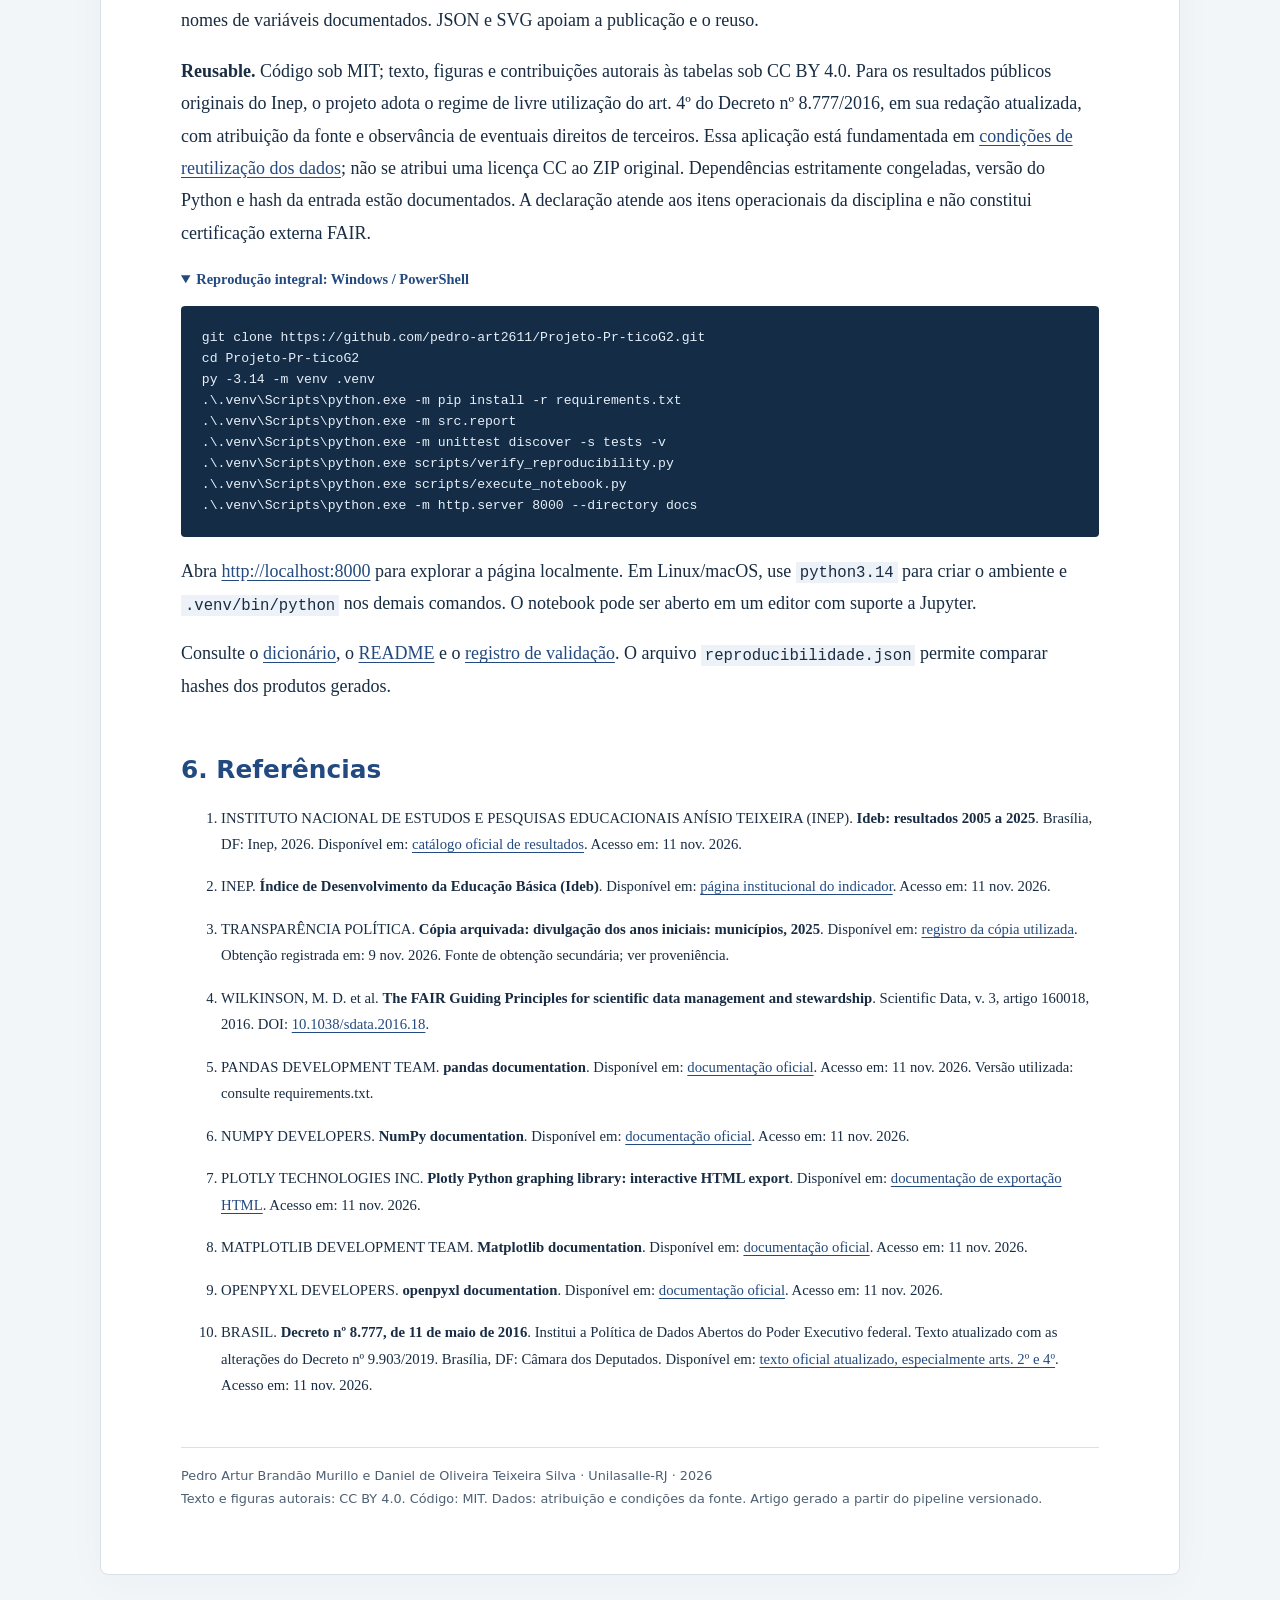
==== commit 64cd7fbc: "feat: completa correlações, metadados e validação FAIR" ====
--- a/docs/index.html
+++ b/docs/index.html
@@ -19,7 +19,7 @@
   <a class="button" href="https://github.com/pedro-art2611/Projeto-Pr-ticoG2">Ver repositório GitHub: código e dados</a>
 </header>
 <section class="abstract" aria-labelledby="resumo"><h2 id="resumo">Resumo</h2>
-<p>Este estudo examina a evolução e a dispersão do Índice de Desenvolvimento da Educação Básica (Ideb) das redes municipais dos municípios do Rio de Janeiro, nos anos iniciais do ensino fundamental, entre 2005 e 2025. Utilizou-se uma cópia arquivada da planilha de resultados do Inep, cuja integridade interna foi verificada, permanecendo pendente a comparação dos bytes com o download oficial. Um pipeline determinístico em Python normalizou 1012 observações de 92 municípios em 11 edições, preservando 14 resultados ausentes sem imputação. A análise descreveu medianas, quartis e dispersão, comparou um painel completo de 82 municípios e examinou pares de 2023 e 2025. A mediana disponível passou de 3,90 para 5,90, enquanto o intervalo interquartil aumentou entre os extremos da série. Na comparação recente, 82 municípios apresentaram aumento, 6 redução e 4 estabilidade no índice divulgado. A decomposição simétrica do produto entre rendimento e nota padronizada identificou contribuições médias positivas dos dois componentes. Os resultados indicam avanço do nível central sem redução uniforme das diferenças entre redes municipais. O desenho descritivo não identifica causas, não mede desigualdades individuais e exige cautela na interpretação da edição de 2021. Código, metadados, figuras e rotinas de reprodução são disponibilizados para auditoria e reutilização.</p>
+<p>Este estudo examina a evolução e a dispersão do Índice de Desenvolvimento da Educação Básica (Ideb) das redes municipais dos municípios do Rio de Janeiro, nos anos iniciais do ensino fundamental, entre 2005 e 2025. Utilizou-se uma planilha do Inep, cuja cópia arquivada foi comparada com download do endereço oficial, com igualdade de conteúdo. Um pipeline determinístico em Python normalizou 1012 observações de 92 municípios em 11 edições, preservando 14 resultados ausentes sem imputação. A análise descreveu medianas, quartis e dispersão, comparou um painel completo de 82 municípios e examinou pares de 2023 e 2025. A mediana disponível passou de 3,90 para 5,90, enquanto o intervalo interquartil aumentou entre os extremos da série. Na comparação recente, 82 municípios apresentaram aumento, 6 redução e 4 estabilidade no índice divulgado. As correlações de Pearson e Spearman indicaram associação positiva dos resultados entre os dois anos. A decomposição do produto entre rendimento e nota padronizada identificou contribuições médias positivas dos dois componentes. Os resultados indicam avanço do nível central sem redução uniforme das diferenças entre redes municipais. O desenho descritivo não identifica causas, não mede desigualdades individuais e exige cautela na interpretação da edição de 2021. Código, metadados, figuras e rotinas de reprodução são disponibilizados para auditoria e reutilização.</p>
 <p class="keywords"><strong>Palavras-chave:</strong> Ideb; educação básica; Rio de Janeiro; análise exploratória; Python; princípios FAIR.</p></section>
 <nav aria-label="Sumário"><ol><li><a href="#introducao">Introdução</a></li><li><a href="#metodologia">Metodologia e pipeline de dados</a></li><li><a href="#resultados">Resultados e discussão</a></li><li><a href="#conclusao">Conclusão</a></li><li><a href="#fair">Disponibilidade e declaração FAIR</a></li><li><a href="#referencias">Referências</a></li></ol></nav>
 
@@ -32,7 +32,7 @@
 <section id="metodologia"><h2>2. Metodologia e pipeline de dados</h2>
 <h3>2.1. Fonte, recorte e procedência</h3>
 <p>O catálogo oficial do Inep organiza os resultados por abrangência territorial e etapa. Selecionou-se <code>divulgacao_anos_iniciais_municipios_2025.zip</code>, que contém XLSX, ODS e manifesto MD5. A planilha <code>IDEB_AI_MUNICÍPIOS</code> possui cabeçalhos técnicos na linha 10, 133 colunas e 14.517 registros município/rede. Aplicaram-se os filtros <code>SG_UF = RJ</code> e <code>REDE = Municipal</code>. A categoria Pública é uma agregação distinta e não foi somada à Municipal.</p>
-<p class="notice"><strong>Limitação de procedência.</strong> A entrada foi obtida de uma cópia arquivada pelo portal Transparência Política, registrada em 9 de novembro de 2026. O SHA-256 coincide com o registro da coleta e os MD5 internos conferem. Essas verificações atestam consistência da cópia; a correspondência com os bytes do arquivo oficial continua pendente por falhas de acesso ao servidor do Inep. Nenhuma licença nova é atribuída ao dado original. A <a href="https://github.com/pedro-art2611/Projeto-Pr-ticoG2/blob/main/proveniencia.json">proveniência completa</a> distingue fonte primária e endereço de obtenção.</p>
+<p class="notice"><strong>Procedência verificada e transporte registrado.</strong> A coleta inicial utilizou cópia arquivada pelo portal Transparência Política em 9 de novembro de 2026. Em 11 de novembro, a cópia foi comparada com download do endereço oficial do Inep via HTTP: os 25.308.289 bytes e o SHA-256 são iguais, e os MD5 internos conferem. O acesso HTTPS falhou nesta coleta; a obtenção por HTTP não oferece autenticação TLS do transporte. A <a href="https://github.com/pedro-art2611/Projeto-Pr-ticoG2/blob/main/proveniencia.json">proveniência completa</a> preserva essa distinção e o endereço efetivamente utilizado.</p>
 <h3>2.2. Tratamento e validações</h3>
 <p>O XLSX é lido com <code>pandas</code> e <code>openpyxl</code>, preservando os valores como objetos e desativando a interpretação automática de ausências. Linhas sem código municipal de sete dígitos são reconhecidas como títulos/notas e excluídas da tabela de observações. Os códigos permanecem texto. Converte-se vírgula decimal em ponto e exigem-se valores numéricos ou marcadores conhecidos. Marcadores inesperados interrompem a execução.</p>
 <p>Não há imputação, exclusão automática de valores extremos nem alteração do arquivo bruto. Cada métrica numérica acompanha uma coluna <code>_original</code> com a representação lida ou o marcador de ausência. <code>ND</code> indica participação insuficiente; <code>-</code> é mantido sem atribuição de uma causa específica. Metas existem somente de 2007 a 2021; suas células vazias em 2005, 2023 e 2025 não são resultados faltantes de avaliação. Aprovações percentuais e rendimento proporcional são tratados separadamente.</p>
@@ -49,6 +49,7 @@
 <p>Calculam-se mediana, média simples entre municípios, quartis com interpolação linear, intervalo interquartil (IQR = Q3 − Q1) e desvio-padrão populacional (divisor n). O conjunto disponível muda por edição; por isso, a tendência também é calculada em um painel dos 82 municípios com Ideb nas onze edições. Esse painel reduz mudanças de composição, mas seleciona redes com divulgação contínua e não corrige todo possível viés de ausência.</p>
 <p>Nos boxplots, as caixas representam Q1 a Q3 e as hastes alcançam os valores observados dentro de 1,5 IQR dos quartis. Pontos além das hastes são extremos descritivos, não erros comprovados, e permanecem na análise. Não se aplicam testes de significância nem modelos causais.</p>
 <p>Para 2023 a 2025, a junção um a um por código municipal produz 92 pares com Ideb, P e N disponíveis. A variação do produto é decomposta simetricamente: <code>Δ(PN) = N̄·ΔP + P̄·ΔN</code>, em que as barras representam a média dos dois anos para cada município. Trata-se de uma identidade algébrica que distribui o termo de interação igualmente; ela não estima efeitos causais. A variação do produto não coincide exatamente com a do Ideb divulgado devido ao arredondamento.</p>
+<p>Como complemento à RQ3, calculam-se Pearson entre os níveis de Ideb de 2023 e 2025 e Spearman, obtido como Pearson dos postos com média para empates. Utilizam-se somente pares completos e finitos. Pearson descreve associação linear; Spearman descreve associação monotônica. Não há teste de significância nem extrapolação amostral: descrevem-se as redes municipais observadas. Evita-se correlacionar o índice diretamente com os seus fatores para apresentar uma relação da fórmula como descoberta independente.</p>
 <p>As figuras vetoriais e versões interativas são exportadas pelo mesmo código que gera as tabelas. A página oferece SVG imediatamente e carrega Plotly localmente apenas quando solicitada a interação, sem depender de CDN.</p></section>
 
 <section id="resultados"><h2>3. Resultados e discussão</h2>
@@ -78,20 +79,21 @@
 <p>A média das mudanças de P foi 2,94 pontos percentuais; a de N foi 0,23 ponto na escala padronizada. Essas grandezas possuem unidades diferentes e não devem ser comparadas diretamente. Convertidas pela decomposição para pontos do produto, as contribuições médias foram 0,178 para rendimento e 0,213 para nota. Sua soma corresponde à variação média de 0,391 ponto no produto P×N.</p>
 <figure><img src="assets/componentes.svg" width="900" height="460" loading="lazy" alt="Contribuições médias positivas do rendimento e da nota padronizada para a variação do produto P vezes N entre 2023 e 2025."><div class="interactive" id="grafico-componentes" hidden role="region" aria-label="Decomposição interativa"></div><button type="button" data-chart="componentes" aria-controls="grafico-componentes" aria-expanded="false">Explorar gráfico interativo</button><p class="chart-status" role="status"></p><figcaption><strong>Figura 4.</strong> Decomposição simétrica da variação de P×N. A terceira barra é a soma das duas contribuições, não um terceiro componente. O residual em relação ao Ideb divulgado é mantido na tabela de pares. Fonte: elaboração dos autores.</figcaption></figure>
 <p><a href="assets/comparacao_2023_2025.csv" download>Baixar comparação municipal e decomposição em CSV</a>. A participação positiva dos dois termos na média não implica que ambos tenham melhorado em cada município. A nota padronizada resume o desempenho observado no Saeb; sua mudança pode refletir também participação e composição dos avaliados. A decomposição identifica como os fatores entram na fórmula, sem explicar por que mudaram.</p>
+<p>A associação entre os resultados municipais de 2023 e 2025 foi positiva: <strong>Pearson r = 0,83</strong> e <strong>Spearman ρ = 0,83</strong>, com 92 pares. Redes com índices maiores em 2023 tenderam a apresentar índices maiores em 2025, embora tenham ocorrido mudanças individuais. A proximidade entre os coeficientes mostra associação também na ordenação por postos, sem exigir interpretação exclusivamente linear. Isso não prova estabilidade exata do ranking, causalidade nem ausência de mudanças. Arredondamento e empates limitam a resolução da análise. A Figura 3 exibe os mesmos pares utilizados no cálculo. <a href="assets/correlacoes_2023_2025.csv" download>Baixar coeficientes e número de pares em CSV</a>.</p>
 <h3>3.4. Contexto e limites interpretativos</h3>
 <p>As notas da própria planilha remetem à documentação de 2021 para o impacto da pandemia. Mudanças de participação e de aprovação exigem cautela nessa edição. O estudo mantém 2021 na série e não atribui à pandemia, a políticas específicas ou à gestão municipal uma variação causal estimada. Os documentos PDF complementares não integraram a coleta auditada e devem ser consultados na continuidade do trabalho.</p>
 <p>O recorte agrega instituições e alunos em redes municipais. Não há controles por nível socioeconômico, matrículas, localização escolar ou características dos estudantes. Não é possível derivar rankings de qualidade causal ou explicar diferenças estruturais com esta única fonte. O arredondamento do Ideb limita a leitura de mudanças pequenas; a análise de componentes complementa, mas não elimina, essa limitação.</p></section>
 
 <section id="conclusao"><h2>4. Conclusão</h2>
 <p>A RQ1 foi respondida pelo aumento da mediana de 3,90 para 5,90, com os mesmos níveis nos extremos do painel completo. A RQ2 mostrou que o IQR aumentou, impedindo interpretar o avanço central como redução uniforme da dispersão. Na RQ3, 82 das 92 redes aumentaram o índice entre 2023 e 2025, e rendimento e nota padronizada apresentaram contribuições médias positivas à mudança do produto.</p>
-<p>A contribuição do trabalho é tornar essas conclusões rastreáveis ao arquivo bruto, às regras de conversão e às tabelas geradas. O pipeline preserva ausências e permite examinar tanto a cobertura disponível quanto o painel completo. As limitações incluem a origem em cópia de terceiros ainda não comparada aos bytes oficiais, a agregação municipal, o arredondamento e a impossibilidade de inferência causal.</p>
-<p>Trabalhos futuros podem confrontar a entrada com o download oficial, aprofundar as notas metodológicas, comparar outras etapas e redes e integrar matrículas ou indicadores socioeconômicos mediante chaves e períodos compatíveis. Qualquer ponderação ou explicação adicional deve ser explicitada como novo desenho de pesquisa.</p></section>
+<p>A contribuição do trabalho é tornar essas conclusões rastreáveis ao arquivo bruto, às regras de conversão e às tabelas geradas. O pipeline preserva ausências e permite examinar tanto a cobertura disponível quanto o painel completo. As correlações positivas entre 2023 e 2025 complementam a análise de mudanças, mostrando associação dos níveis observados nos dois anos. As limitações incluem a obtenção oficial por HTTP, a agregação municipal, o arredondamento e a impossibilidade de inferência causal.</p>
+<p>Trabalhos futuros podem aprofundar as notas metodológicas, comparar outras etapas e redes e integrar matrículas ou indicadores socioeconômicos mediante chaves e períodos compatíveis. Qualquer ponderação ou explicação adicional deve ser explicitada como novo desenho de pesquisa.</p></section>
 
 <section id="fair"><h2>5. Disponibilidade dos dados e declaração FAIR</h2>
 <p><strong>Findable.</strong> Repositório público com autoria, palavras-chave, fonte primária, proveniência e <code>CITATION.cff</code>. O GitHub fornece endereço persistente enquanto o projeto existir; não atribuímos DOI ao depósito.</p>
 <p><strong>Accessible.</strong> Código, entrada fixada e artigo disponíveis sem credenciais pagas. O ZIP versionado permite reproduzir o estudo sem depender da disponibilidade momentânea do servidor do Inep. A leitura inicial da página usa figuras SVG e não exige JavaScript.</p>
 <p><strong>Interoperable.</strong> CSV UTF-8 comprimido, dicionário com tipos, unidades e marcadores, códigos municipais de sete dígitos e nomes de variáveis documentados. JSON e SVG apoiam a publicação e o reuso.</p>
-<p><strong>Reusable.</strong> Código sob MIT; texto e figuras autorais sob CC BY 4.0. Dados originais e derivados mantêm a atribuição à fonte e as condições de origem, sem relicenciamento automático. Dependências estritamente congeladas, versão do Python e hash da entrada documentados. Esta declaração atende à rubrica da disciplina e não constitui certificação formal de todos os princípios FAIR.</p>
+<p><strong>Reusable.</strong> Código sob MIT; texto, figuras e contribuições autorais às tabelas sob CC BY 4.0. Para os resultados públicos originais do Inep, o projeto adota o regime de livre utilização do art. 4º do Decreto nº 8.777/2016, em sua redação atualizada, com atribuição da fonte e observância de eventuais direitos de terceiros. Essa aplicação está fundamentada em <a href="https://github.com/pedro-art2611/Projeto-Pr-ticoG2/blob/main/data/LICENSE.md">condições de reutilização dos dados</a>; não se atribui uma licença CC ao ZIP original. Dependências estritamente congeladas, versão do Python e hash da entrada estão documentados. A declaração atende aos itens operacionais da disciplina e não constitui certificação externa FAIR.</p>
 <details open><summary>Reprodução integral: Windows / PowerShell</summary><pre><code>git clone https://github.com/pedro-art2611/Projeto-Pr-ticoG2.git
 cd Projeto-Pr-ticoG2
 py -3.14 -m venv .venv
@@ -113,6 +115,7 @@
 <li>PLOTLY TECHNOLOGIES INC. <strong>Plotly Python graphing library: interactive HTML export</strong>. Disponível em: <a href="https://plotly.com/python/interactive-html-export/">documentação de exportação HTML</a>. Acesso em: 11 nov. 2026.</li>
 <li>MATPLOTLIB DEVELOPMENT TEAM. <strong>Matplotlib documentation</strong>. Disponível em: <a href="https://matplotlib.org/stable/">documentação oficial</a>. Acesso em: 11 nov. 2026.</li>
 <li>OPENPYXL DEVELOPERS. <strong>openpyxl documentation</strong>. Disponível em: <a href="https://openpyxl.readthedocs.io/en/stable/">documentação oficial</a>. Acesso em: 11 nov. 2026.</li>
+<li>BRASIL. <strong>Decreto nº 8.777, de 11 de maio de 2016</strong>. Institui a Política de Dados Abertos do Poder Executivo federal. Texto atualizado com as alterações do Decreto nº 9.903/2019. Brasília, DF: Câmara dos Deputados. Disponível em: <a href="https://www2.camara.leg.br/legin/fed/decret/2016/decreto-8777-11-maio-2016-783082-normaatualizada-pe.html">texto oficial atualizado, especialmente arts. 2º e 4º</a>. Acesso em: 11 nov. 2026.</li>
 </ol></section>
 <footer>Pedro Artur Brandão Murillo e Daniel de Oliveira Teixeira Silva · Unilasalle-RJ · 2026<br>Texto e figuras autorais: CC BY 4.0. Código: MIT. Dados: atribuição e condições da fonte. Artigo gerado a partir do pipeline versionado.</footer>
 </main></body></html>
